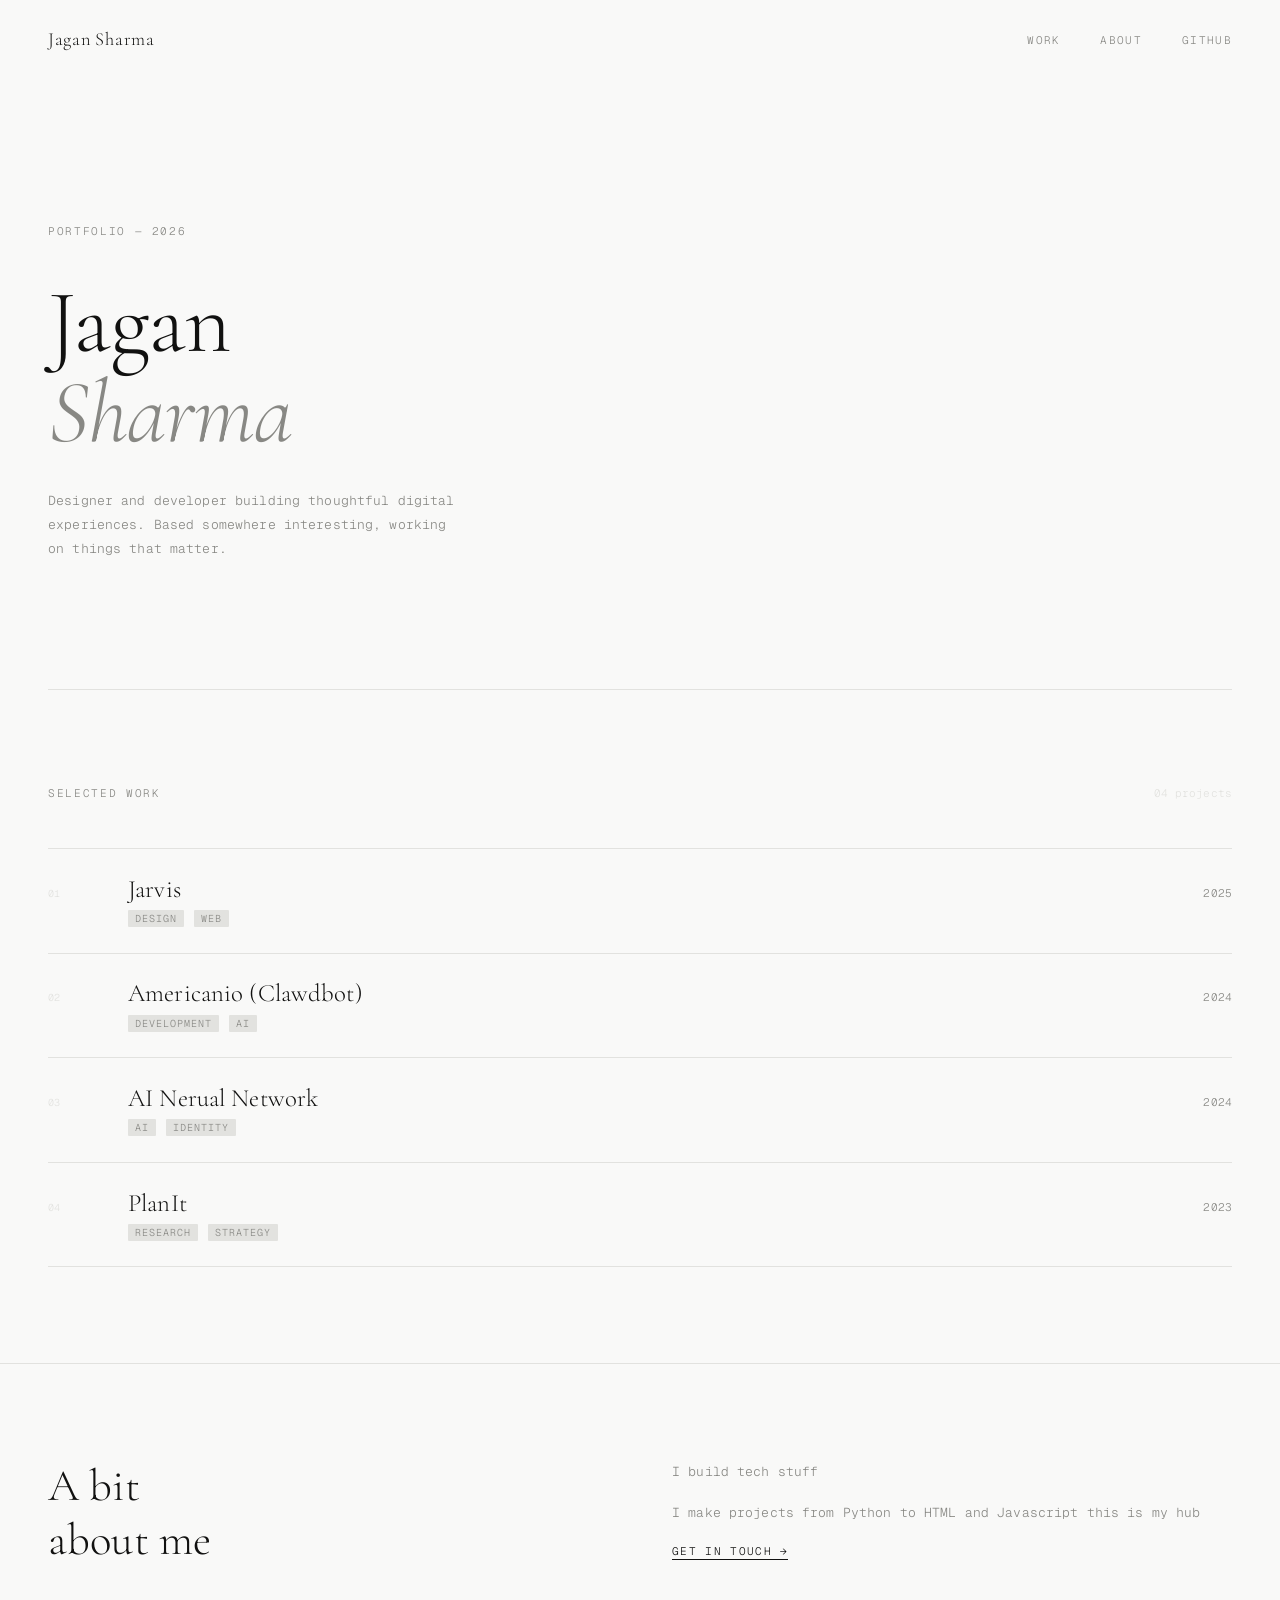
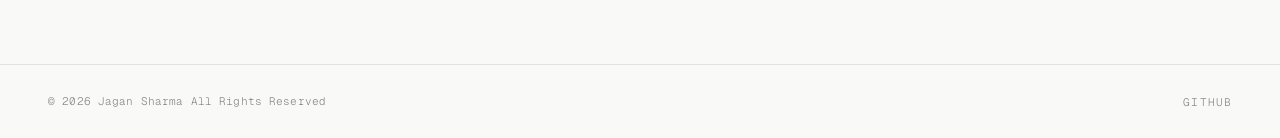
==== index.html @ 0be9f804 "Add initial index.html with layout and styles Initial creation of the index.html file with layout an" ====
<!DOCTYPE html>
<html lang="en">
<head>
  <meta charset="UTF-8" />
  <meta name="viewport" content="width=device-width, initial-scale=1.0" />
  <title>Jagan Sharma</title>
  <link href="https://fonts.googleapis.com/css2?family=Cormorant+Garamond:ital,wght@0,300;0,400;1,300&family=Geist+Mono:wght@300;400&display=swap" rel="stylesheet" />
  <style>
    *, *::before, *::after { box-sizing: border-box; margin: 0; padding: 0; }

    :root {
      --bg: #f9f9f8;
      --ink: #111110;
      --mid: #888884;
      --line: #e2e2df;
    }

    html { scroll-behavior: smooth; }

    body {
      background: var(--bg);
      color: var(--ink);
      font-family: 'Geist Mono', monospace;
      font-weight: 300;
      font-size: 13px;
      letter-spacing: 0.01em;
    }

    a { color: inherit; text-decoration: none; }

    /* ── NAV ── */
    nav {
      position: fixed;
      top: 0; left: 0; right: 0;
      z-index: 50;
      display: flex;
      justify-content: space-between;
      align-items: center;
      padding: 1.75rem 3rem;
      background: var(--bg);
      border-bottom: 1px solid transparent;
      transition: border-color 0.3s;
    }

    nav.scrolled { border-color: var(--line); }

    .nav-name {
      font-family: 'Cormorant Garamond', serif;
      font-size: 1.15rem;
      font-weight: 300;
      letter-spacing: 0.04em;
    }

    .nav-right {
      display: flex;
      gap: 2.5rem;
      list-style: none;
    }

    .nav-right a {
      color: var(--mid);
      font-size: 11px;
      letter-spacing: 0.12em;
      text-transform: uppercase;
      transition: color 0.2s;
    }

    .nav-right a:hover { color: var(--ink); }

    /* ── HERO ── */
    .hero {
      padding: 14rem 3rem 8rem;
      max-width: 860px;
    }

    .hero-index {
      font-size: 11px;
      letter-spacing: 0.15em;
      text-transform: uppercase;
      color: var(--mid);
      margin-bottom: 2.5rem;
      opacity: 0;
      animation: up 0.7s 0.1s forwards;
    }

    .hero h1 {
      font-family: 'Cormorant Garamond', serif;
      font-size: clamp(3.8rem, 7vw, 6.5rem);
      font-weight: 300;
      line-height: 1;
      letter-spacing: -0.01em;
      margin-bottom: 2rem;
      opacity: 0;
      animation: up 0.7s 0.25s forwards;
    }

    .hero h1 em {
      font-style: italic;
      color: var(--mid);
    }

    .hero-desc {
      font-size: 13px;
      line-height: 1.85;
      color: var(--mid);
      max-width: 420px;
      opacity: 0;
      animation: up 0.7s 0.4s forwards;
    }

    /* ── DIVIDER ── */
    .rule {
      height: 1px;
      background: var(--line);
      margin: 0 3rem;
    }

    /* ── WORK ── */
    #work {
      padding: 6rem 3rem;
    }

    .section-head {
      display: flex;
      justify-content: space-between;
      align-items: baseline;
      margin-bottom: 3rem;
    }

    .section-label {
      font-size: 11px;
      letter-spacing: 0.15em;
      text-transform: uppercase;
      color: var(--mid);
    }

    .section-count {
      font-size: 11px;
      color: var(--line);
    }

    .project {
      display: grid;
      grid-template-columns: 3rem 1fr auto;
      align-items: baseline;
      gap: 0 2rem;
      padding: 1.6rem 0;
      border-top: 1px solid var(--line);
      position: relative;
      transition: padding-left 0.2s;
    }

    .project:last-child { border-bottom: 1px solid var(--line); }

    .project::after {
      content: '↗';
      position: absolute;
      right: 0;
      top: 50%;
      transform: translateY(-50%) translateX(6px);
      opacity: 0;
      transition: opacity 0.2s, transform 0.2s;
      font-size: 12px;
    }

    .project:hover::after {
      opacity: 0.35;
      transform: translateY(-50%) translateX(0);
    }

    .project-num {
      font-size: 10px;
      color: var(--line);
    }

    .project-title {
      font-family: 'Cormorant Garamond', serif;
      font-size: 1.55rem;
      font-weight: 300;
      line-height: 1.2;
      margin-bottom: 0.35rem;
      transition: color 0.2s;
    }

    .project:hover .project-title { color: var(--mid); }

    .project-tags {
      display: flex;
      gap: 0.6rem;
      flex-wrap: wrap;
    }

    .tag {
      font-size: 10px;
      letter-spacing: 0.1em;
      text-transform: uppercase;
      color: var(--mid);
      background: var(--line);
      padding: 2px 7px;
      border-radius: 1px;
    }

    .project-year {
      font-size: 11px;
      color: var(--mid);
      white-space: nowrap;
    }

    /* ── ABOUT ── */
    #about {
      padding: 6rem 3rem;
      display: grid;
      grid-template-columns: 1fr 1fr;
      gap: 4rem;
      align-items: start;
      border-top: 1px solid var(--line);
    }

    #about h2 {
      font-family: 'Cormorant Garamond', serif;
      font-size: clamp(2rem, 3.5vw, 2.8rem);
      font-weight: 300;
      line-height: 1.2;
    }

    .about-right p {
      font-size: 13px;
      line-height: 1.9;
      color: var(--mid);
      margin-bottom: 1rem;
    }

    .about-right a {
      font-size: 11px;
      letter-spacing: 0.12em;
      text-transform: uppercase;
      color: var(--ink);
      border-bottom: 1px solid var(--ink);
      padding-bottom: 1px;
      transition: color 0.2s, border-color 0.2s;
    }

    .about-right a:hover {
      color: var(--mid);
      border-color: var(--mid);
    }

    /* ── FOOTER ── */
    footer {
      border-top: 1px solid var(--line);
      padding: 1.75rem 3rem;
      display: flex;
      justify-content: space-between;
      align-items: center;
    }

    .footer-left {
      font-size: 11px;
      color: var(--mid);
    }

    .footer-links {
      display: flex;
      gap: 2rem;
      list-style: none;
    }

    .footer-links a {
      font-size: 11px;
      letter-spacing: 0.1em;
      text-transform: uppercase;
      color: var(--mid);
      transition: color 0.2s;
    }

    .footer-links a:hover { color: var(--ink); }

    /* ── ANIMATIONS ── */
    @keyframes up {
      from { opacity: 0; transform: translateY(16px); }
      to   { opacity: 1; transform: translateY(0); }
    }

    /* ── RESPONSIVE ── */
    @media (max-width: 640px) {
      nav { padding: 1.25rem 1.5rem; }
      .nav-right { gap: 1.5rem; }
      .hero { padding: 10rem 1.5rem 5rem; }
      #work { padding: 4rem 1.5rem; }
      .rule { margin: 0 1.5rem; }
      .project { grid-template-columns: 2rem 1fr; }
      .project-year { display: none; }
      #about { grid-template-columns: 1fr; padding: 4rem 1.5rem; gap: 2rem; }
      footer { flex-direction: column; gap: 1rem; padding: 1.5rem; text-align: center; }
      .footer-links { justify-content: center; }
    }
  </style>
</head>
<body>

  <nav id="nav">
    <span class="nav-name">Jagan Sharma</span>
    <ul class="nav-right">
      <li><a href="work.html">Work</a></li>
      <li><a href="about.html">About</a></li>
      <li><a href="https://github.com/harrytinklecloud" target="_blank">GitHub</a></li>
    </ul>
  </nav>

  <header class="hero">
    <p class="hero-index">Portfolio — 2026</p>
    <h1>Jagan<br /><em>Sharma</em></h1>
    <p class="hero-desc">
      Designer and developer building thoughtful digital experiences.
      Based somewhere interesting, working on things that matter.
    </p>
  </header>

  <div class="rule"></div>

  <section id="work">
    <div class="section-head">
      <span class="section-label">Selected work</span>
      <span class="section-count">04 projects</span>
    </div>

    <a href="1.html" class="project">
      <span class="project-num">01</span>
      <div>
        <div class="project-title">Jarvis</div>
        <div class="project-tags"><span class="tag">Design</span><span class="tag">Web</span></div>
      </div>
      <span class="project-year">2025</span>
    </a>

    <a href="2.html" class="project">
      <span class="project-num">02</span>
      <div>
        <div class="project-title">Americanio (Clawdbot)</div>
        <div class="project-tags"><span class="tag">Development</span><span class="tag">AI</span></div>
      </div>
      <span class="project-year">2024</span>
    </a>

    <a href="3.html" class="project">
      <span class="project-num">03</span>
      <div>
        <div class="project-title">AI Nerual Network</div>
        <div class="project-tags"><span class="tag">AI</span><span class="tag">Identity</span></div>
      </div>
      <span class="project-year">2024</span>
    </a>

    <a href="4.html" class="project">
      <span class="project-num">04</span>
      <div>
        <div class="project-title">PlanIt</div>
        <div class="project-tags"><span class="tag">Research</span><span class="tag">Strategy</span></div>
      </div>
      <span class="project-year">2023</span>
    </a>
  </section>

  <section id="about">
    <h2>A bit<br />about me</h2>
    <div class="about-right">
      <p>
        I build tech stuff
      </p>
      <p>
        I make projects from Python to HTML and Javascript this is my hub 
      </p>
      <a href="/cdn-cgi/l/email-protection#365e535a5a59765c57515758455e57445b571855595b">Get in touch →</a>
    </div>
  </section>

  <footer>
    <span class="footer-left">© 2026 Jagan Sharma All Rights Reserved</span>
    <ul class="footer-links">
      <li><a href="https://github.com/harrytinklecloud" target="_blank">GitHub</a></li>
    </ul>
  </footer>

  <script data-cfasync="false" src="/cdn-cgi/scripts/5c5dd728/cloudflare-static/email-decode.min.js"></script><scri
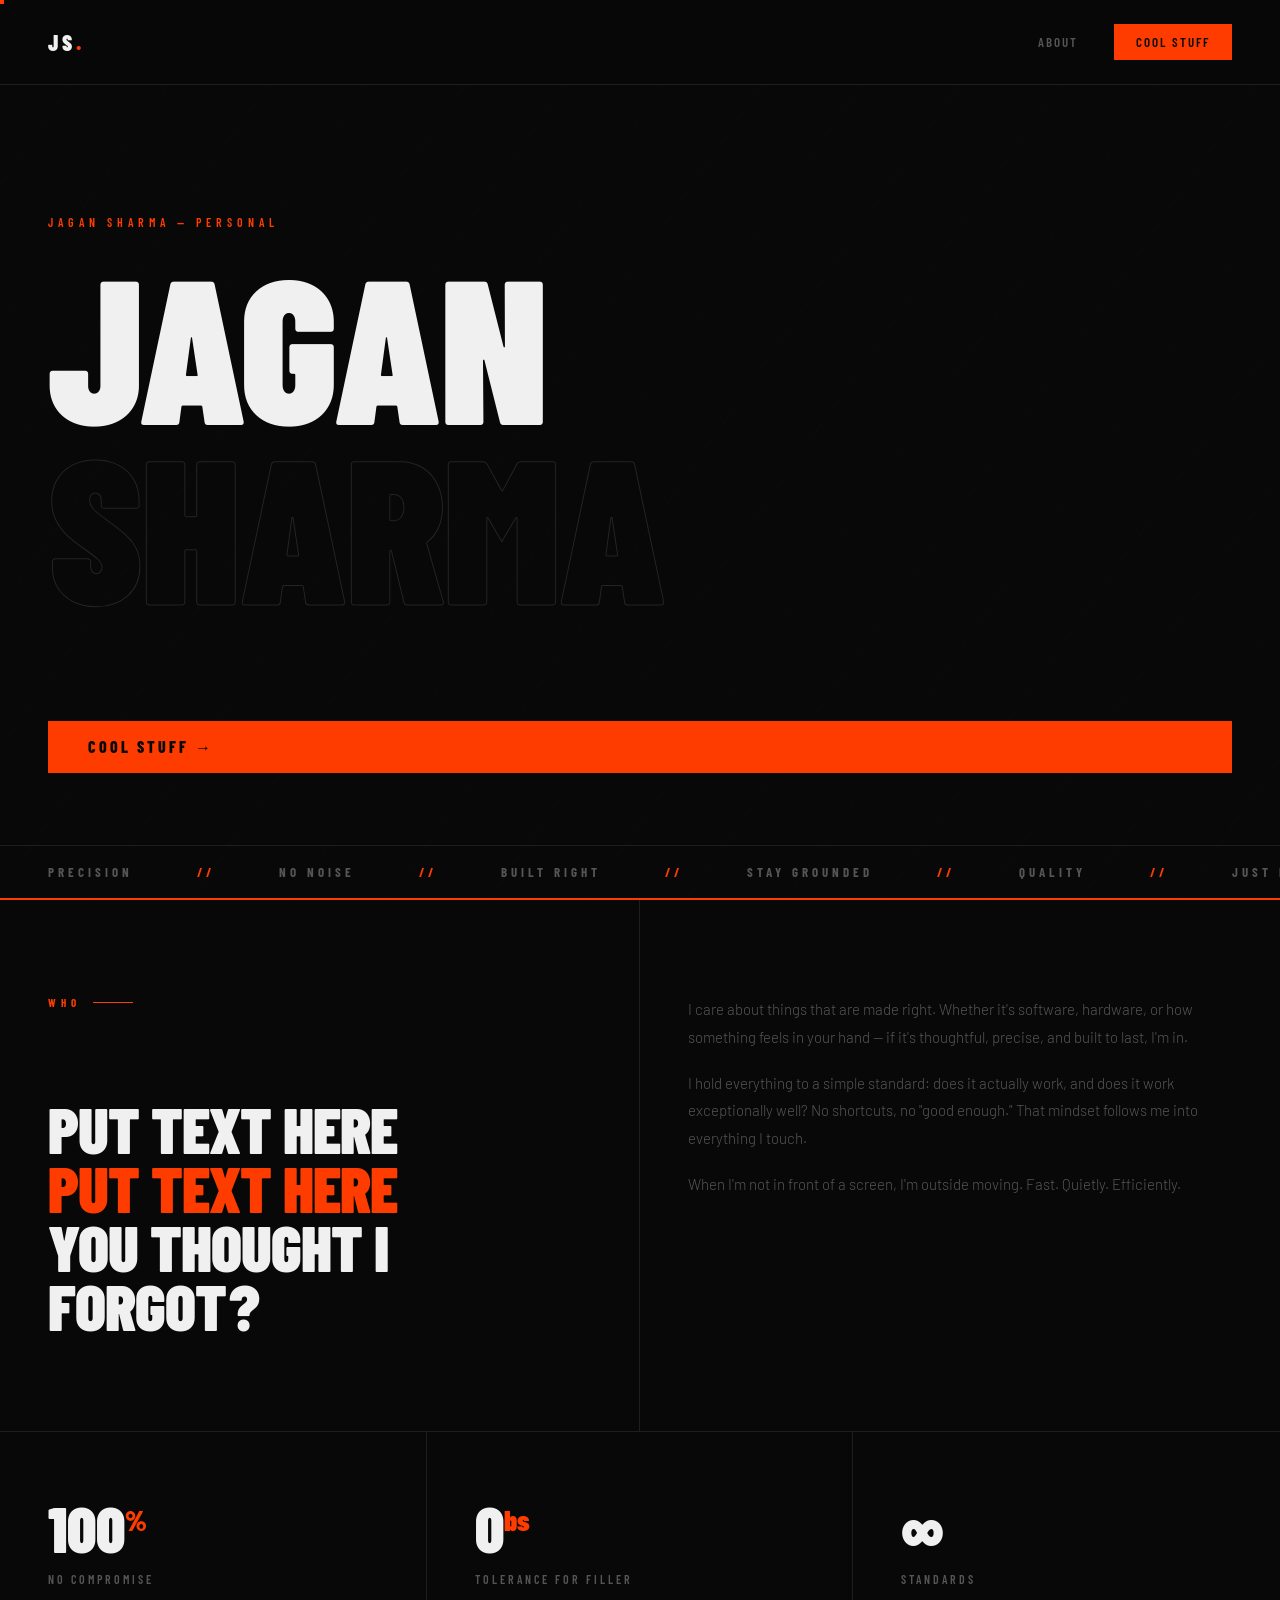
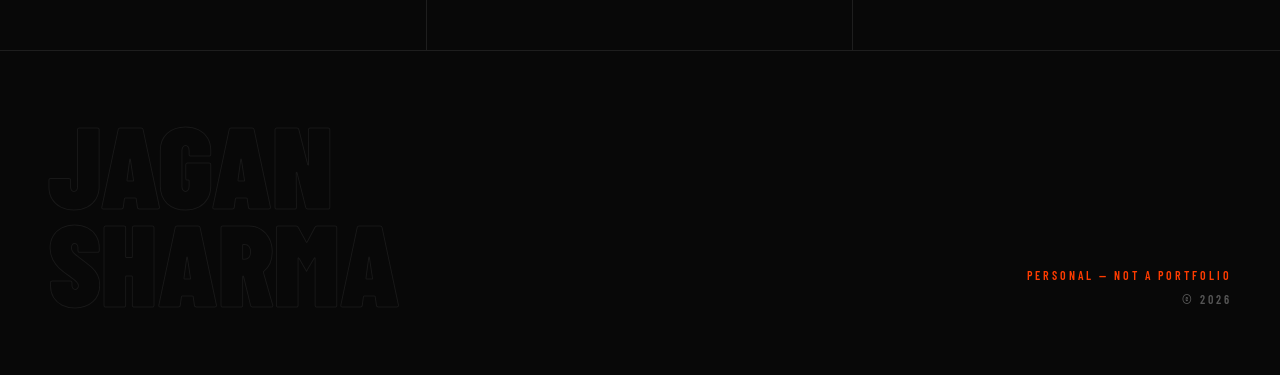
==== commit 733d12b1: "Refactor index.html for design enhancements Updated styles and structure for improved design and res" ====
--- a/index.html
+++ b/index.html
@@ -4,381 +4,507 @@
   <meta charset="UTF-8" />
   <meta name="viewport" content="width=device-width, initial-scale=1.0" />
   <title>Jagan Sharma</title>
-  <link href="https://fonts.googleapis.com/css2?family=Cormorant+Garamond:ital,wght@0,300;0,400;1,300&family=Geist+Mono:wght@300;400&display=swap" rel="stylesheet" />
+  <link rel="preconnect" href="https://fonts.googleapis.com" />
+  <link rel="preconnect" href="https://fonts.gstatic.com" crossorigin />
+  <link href="https://fonts.googleapis.com/css2?family=Barlow+Condensed:wght@400;600;700;800;900&family=Barlow:wght@300;400;500&display=swap" rel="stylesheet" />
   <style>
     *, *::before, *::after { box-sizing: border-box; margin: 0; padding: 0; }
 
     :root {
-      --bg: #f9f9f8;
-      --ink: #111110;
-      --mid: #888884;
-      --line: #e2e2df;
+      --black: #080808;
+      --off: #111;
+      --white: #f0f0f0;
+      --accent: #ff3c00;
+      --muted: #555;
+      --border: #1e1e1e;
     }
 
     html { scroll-behavior: smooth; }
 
     body {
-      background: var(--bg);
-      color: var(--ink);
-      font-family: 'Geist Mono', monospace;
+      background: var(--black);
+      color: var(--white);
+      font-family: 'Barlow', sans-serif;
       font-weight: 300;
-      font-size: 13px;
-      letter-spacing: 0.01em;
-    }
-
-    a { color: inherit; text-decoration: none; }
+      overflow-x: hidden;
+    }
+
+    /* ── CURSOR ── */
+    #cur {
+      position: fixed;
+      width: 8px; height: 8px;
+      background: var(--accent);
+      border-radius: 0;
+      pointer-events: none;
+      z-index: 9999;
+      transform: translate(-50%,-50%);
+      transition: width .2s, height .2s;
+    }
+    #cur.big { width: 36px; height: 36px; }
 
     /* ── NAV ── */
     nav {
       position: fixed;
       top: 0; left: 0; right: 0;
-      z-index: 50;
+      z-index: 100;
       display: flex;
       justify-content: space-between;
       align-items: center;
-      padding: 1.75rem 3rem;
-      background: var(--bg);
-      border-bottom: 1px solid transparent;
-      transition: border-color 0.3s;
-    }
-
-    nav.scrolled { border-color: var(--line); }
-
-    .nav-name {
-      font-family: 'Cormorant Garamond', serif;
-      font-size: 1.15rem;
-      font-weight: 300;
-      letter-spacing: 0.04em;
-    }
+      padding: 24px 48px;
+      border-bottom: 1px solid var(--border);
+      background: rgba(8,8,8,0.92);
+      backdrop-filter: blur(8px);
+    }
+
+    .logo {
+      font-family: 'Barlow Condensed', sans-serif;
+      font-weight: 900;
+      font-size: 22px;
+      letter-spacing: 4px;
+      text-transform: uppercase;
+      color: var(--white);
+      text-decoration: none;
+    }
+
+    .logo span { color: var(--accent); }
 
     .nav-right {
       display: flex;
-      gap: 2.5rem;
-      list-style: none;
+      align-items: center;
+      gap: 36px;
     }
 
     .nav-right a {
-      color: var(--mid);
-      font-size: 11px;
-      letter-spacing: 0.12em;
-      text-transform: uppercase;
-      transition: color 0.2s;
-    }
-
-    .nav-right a:hover { color: var(--ink); }
+      font-family: 'Barlow Condensed', sans-serif;
+      font-weight: 600;
+      font-size: 13px;
+      letter-spacing: 2px;
+      text-transform: uppercase;
+      color: var(--muted);
+      text-decoration: none;
+      transition: color .15s;
+    }
+    .nav-right a:hover { color: var(--white); }
+
+    .btn-nav {
+      font-family: 'Barlow Condensed', sans-serif;
+      font-weight: 800;
+      font-size: 13px;
+      letter-spacing: 2px;
+      text-transform: uppercase;
+      color: var(--black) !important;
+      background: var(--accent);
+      padding: 10px 22px;
+      text-decoration: none;
+      transition: opacity .15s !important;
+    }
+    .btn-nav:hover { opacity: .8; }
 
     /* ── HERO ── */
     .hero {
-      padding: 14rem 3rem 8rem;
-      max-width: 860px;
-    }
-
-    .hero-index {
+      min-height: 100vh;
+      display: grid;
+      grid-template-rows: 1fr auto;
+      padding: 0;
+      position: relative;
+      overflow: hidden;
+      border-bottom: 2px solid var(--accent);
+    }
+
+    .hero-inner {
+      display: flex;
+      flex-direction: column;
+      justify-content: flex-end;
+      padding: 160px 48px 72px;
+    }
+
+    /* diagonal stripe bg */
+    .hero::before {
+      content: '';
+      position: absolute;
+      inset: 0;
+      background:
+        repeating-linear-gradient(
+          -55deg,
+          transparent,
+          transparent 80px,
+          rgba(255,60,0,0.018) 80px,
+          rgba(255,60,0,0.018) 81px
+        );
+      pointer-events: none;
+    }
+
+    .hero-tag {
+      font-family: 'Barlow Condensed', sans-serif;
+      font-weight: 600;
+      font-size: 12px;
+      letter-spacing: 5px;
+      text-transform: uppercase;
+      color: var(--accent);
+      margin-bottom: 24px;
+      opacity: 0;
+      animation: fadein .5s .3s forwards;
+    }
+
+    .hero-name {
+      font-family: 'Barlow Condensed', sans-serif;
+      font-weight: 900;
+      font-size: clamp(80px, 16vw, 220px);
+      line-height: .88;
+      text-transform: uppercase;
+      letter-spacing: -2px;
+      opacity: 0;
+      animation: fadein .6s .5s forwards;
+    }
+
+    .hero-name .ghost {
+      display: block;
+      color: transparent;
+      -webkit-text-stroke: 1px rgba(240,240,240,0.12);
+    }
+
+    .hero-sub {
+      margin-top: 36px;
+      font-size: 16px;
+      color: var(--muted);
+      max-width: 440px;
+      line-height: 1.75;
+      opacity: 0;
+      animation: fadein .6s .7s forwards;
+    }
+
+    .hero-cta {
+      display: inline-block;
+      margin-top: 44px;
+      font-family: 'Barlow Condensed', sans-serif;
+      font-weight: 800;
+      font-size: 16px;
+      letter-spacing: 3px;
+      text-transform: uppercase;
+      color: var(--black);
+      background: var(--accent);
+      padding: 16px 40px;
+      text-decoration: none;
+      transition: opacity .2s, transform .2s;
+      opacity: 0;
+      animation: fadein .6s .9s forwards;
+    }
+    .hero-cta:hover { opacity: .85; transform: translateY(-2px); }
+
+    .hero-ticker {
+      border-top: 1px solid var(--border);
+      padding: 18px 48px;
+      overflow: hidden;
+    }
+
+    .ticker-track {
+      display: flex;
+      gap: 64px;
+      width: max-content;
+      animation: ticker 18s linear infinite;
+    }
+
+    .ticker-track span {
+      font-family: 'Barlow Condensed', sans-serif;
+      font-weight: 700;
+      font-size: 13px;
+      letter-spacing: 4px;
+      text-transform: uppercase;
+      color: var(--muted);
+      white-space: nowrap;
+    }
+
+    .ticker-track .t-dot {
+      color: var(--accent);
+    }
+
+    @keyframes ticker {
+      from { transform: translateX(0); }
+      to   { transform: translateX(-50%); }
+    }
+
+    @keyframes fadein {
+      from { opacity: 0; transform: translateY(16px); }
+      to   { opacity: 1; transform: translateY(0); }
+    }
+
+    /* ── ABOUT ── */
+    .about {
+      display: grid;
+      grid-template-columns: 1fr 1fr;
+      border-bottom: 1px solid var(--border);
+    }
+
+    .about-left {
+      padding: 96px 48px;
+      border-right: 1px solid var(--border);
+    }
+
+    .about-right {
+      padding: 96px 48px;
+    }
+
+    .section-label {
+      font-family: 'Barlow Condensed', sans-serif;
+      font-weight: 700;
       font-size: 11px;
-      letter-spacing: 0.15em;
-      text-transform: uppercase;
-      color: var(--mid);
-      margin-bottom: 2.5rem;
-      opacity: 0;
-      animation: up 0.7s 0.1s forwards;
-    }
-
-    .hero h1 {
-      font-family: 'Cormorant Garamond', serif;
-      font-size: clamp(3.8rem, 7vw, 6.5rem);
-      font-weight: 300;
+      letter-spacing: 5px;
+      text-transform: uppercase;
+      color: var(--accent);
+      margin-bottom: 32px;
+      display: flex;
+      align-items: center;
+      gap: 12px;
+    }
+
+    .section-label::after {
+      content: '';
+      display: block;
+      height: 1px;
+      width: 40px;
+      background: var(--accent);
+    }
+
+    .about-headline {
+      font-family: 'Barlow Condensed', sans-serif;
+      font-weight: 900;
+      font-size: clamp(44px, 5vw, 72px);
+      text-transform: uppercase;
+      line-height: .92;
+      letter-spacing: -1px;
+    }
+
+    .about-headline em {
+      font-style: normal;
+      color: var(--accent);
+    }
+
+    .about-body {
+      font-size: 15px;
+      color: var(--muted);
+      line-height: 1.85;
+    }
+    .about-body p + p { margin-top: 18px; }
+
+    /* ── STAT ROW ── */
+    .stats {
+      display: grid;
+      grid-template-columns: repeat(3, 1fr);
+      border-bottom: 1px solid var(--border);
+    }
+
+    .stat-block {
+      padding: 64px 48px;
+      border-right: 1px solid var(--border);
+      position: relative;
+      overflow: hidden;
+      transition: background .2s;
+    }
+    .stat-block:last-child { border-right: none; }
+    .stat-block:hover { background: var(--off); }
+
+    .stat-block::before {
+      content: '';
+      position: absolute;
+      top: 0; left: 0;
+      width: 3px; height: 0;
+      background: var(--accent);
+      transition: height .35s ease;
+    }
+    .stat-block:hover::before { height: 100%; }
+
+    .stat-n {
+      font-family: 'Barlow Condensed', sans-serif;
+      font-weight: 900;
+      font-size: clamp(52px, 5vw, 80px);
       line-height: 1;
-      letter-spacing: -0.01em;
-      margin-bottom: 2rem;
-      opacity: 0;
-      animation: up 0.7s 0.25s forwards;
-    }
-
-    .hero h1 em {
-      font-style: italic;
-      color: var(--mid);
-    }
-
-    .hero-desc {
-      font-size: 13px;
-      line-height: 1.85;
-      color: var(--mid);
-      max-width: 420px;
-      opacity: 0;
-      animation: up 0.7s 0.4s forwards;
-    }
-
-    /* ── DIVIDER ── */
-    .rule {
-      height: 1px;
-      background: var(--line);
-      margin: 0 3rem;
-    }
-
-    /* ── WORK ── */
-    #work {
-      padding: 6rem 3rem;
-    }
-
-    .section-head {
+      color: var(--white);
+    }
+
+    .stat-n span {
+      font-size: 0.45em;
+      color: var(--accent);
+      vertical-align: super;
+    }
+
+    .stat-label {
+      margin-top: 12px;
+      font-family: 'Barlow Condensed', sans-serif;
+      font-weight: 600;
+      font-size: 12px;
+      letter-spacing: 3px;
+      text-transform: uppercase;
+      color: var(--muted);
+    }
+
+    /* ── FOOTER ── */
+    footer {
       display: flex;
       justify-content: space-between;
-      align-items: baseline;
-      margin-bottom: 3rem;
-    }
-
-    .section-label {
-      font-size: 11px;
-      letter-spacing: 0.15em;
-      text-transform: uppercase;
-      color: var(--mid);
-    }
-
-    .section-count {
-      font-size: 11px;
-      color: var(--line);
-    }
-
-    .project {
-      display: grid;
-      grid-template-columns: 3rem 1fr auto;
-      align-items: baseline;
-      gap: 0 2rem;
-      padding: 1.6rem 0;
-      border-top: 1px solid var(--line);
-      position: relative;
-      transition: padding-left 0.2s;
-    }
-
-    .project:last-child { border-bottom: 1px solid var(--line); }
-
-    .project::after {
-      content: '↗';
-      position: absolute;
-      right: 0;
-      top: 50%;
-      transform: translateY(-50%) translateX(6px);
-      opacity: 0;
-      transition: opacity 0.2s, transform 0.2s;
+      align-items: flex-end;
+      padding: 64px 48px;
+    }
+
+    .footer-word {
+      font-family: 'Barlow Condensed', sans-serif;
+      font-weight: 900;
+      font-size: clamp(48px, 9vw, 130px);
+      text-transform: uppercase;
+      line-height: .85;
+      color: transparent;
+      -webkit-text-stroke: 1px rgba(240,240,240,0.07);
+      user-select: none;
+    }
+
+    .footer-meta {
+      text-align: right;
+    }
+
+    .footer-meta p {
+      font-family: 'Barlow Condensed', sans-serif;
+      font-weight: 600;
       font-size: 12px;
-    }
-
-    .project:hover::after {
-      opacity: 0.35;
-      transform: translateY(-50%) translateX(0);
-    }
-
-    .project-num {
-      font-size: 10px;
-      color: var(--line);
-    }
-
-    .project-title {
-      font-family: 'Cormorant Garamond', serif;
-      font-size: 1.55rem;
-      font-weight: 300;
-      line-height: 1.2;
-      margin-bottom: 0.35rem;
-      transition: color 0.2s;
-    }
-
-    .project:hover .project-title { color: var(--mid); }
-
-    .project-tags {
-      display: flex;
-      gap: 0.6rem;
-      flex-wrap: wrap;
-    }
-
-    .tag {
-      font-size: 10px;
-      letter-spacing: 0.1em;
-      text-transform: uppercase;
-      color: var(--mid);
-      background: var(--line);
-      padding: 2px 7px;
-      border-radius: 1px;
-    }
-
-    .project-year {
-      font-size: 11px;
-      color: var(--mid);
-      white-space: nowrap;
-    }
-
-    /* ── ABOUT ── */
-    #about {
-      padding: 6rem 3rem;
-      display: grid;
-      grid-template-columns: 1fr 1fr;
-      gap: 4rem;
-      align-items: start;
-      border-top: 1px solid var(--line);
-    }
-
-    #about h2 {
-      font-family: 'Cormorant Garamond', serif;
-      font-size: clamp(2rem, 3.5vw, 2.8rem);
-      font-weight: 300;
-      line-height: 1.2;
-    }
-
-    .about-right p {
-      font-size: 13px;
-      line-height: 1.9;
-      color: var(--mid);
-      margin-bottom: 1rem;
-    }
-
-    .about-right a {
-      font-size: 11px;
-      letter-spacing: 0.12em;
-      text-transform: uppercase;
-      color: var(--ink);
-      border-bottom: 1px solid var(--ink);
-      padding-bottom: 1px;
-      transition: color 0.2s, border-color 0.2s;
-    }
-
-    .about-right a:hover {
-      color: var(--mid);
-      border-color: var(--mid);
-    }
-
-    /* ── FOOTER ── */
-    footer {
-      border-top: 1px solid var(--line);
-      padding: 1.75rem 3rem;
-      display: flex;
-      justify-content: space-between;
-      align-items: center;
-    }
-
-    .footer-left {
-      font-size: 11px;
-      color: var(--mid);
-    }
-
-    .footer-links {
-      display: flex;
-      gap: 2rem;
-      list-style: none;
-    }
-
-    .footer-links a {
-      font-size: 11px;
-      letter-spacing: 0.1em;
-      text-transform: uppercase;
-      color: var(--mid);
-      transition: color 0.2s;
-    }
-
-    .footer-links a:hover { color: var(--ink); }
-
-    /* ── ANIMATIONS ── */
-    @keyframes up {
-      from { opacity: 0; transform: translateY(16px); }
-      to   { opacity: 1; transform: translateY(0); }
-    }
+      letter-spacing: 3px;
+      text-transform: uppercase;
+      color: var(--muted);
+      line-height: 2;
+    }
+
+    .footer-meta .f-accent { color: var(--accent); }
 
     /* ── RESPONSIVE ── */
-    @media (max-width: 640px) {
-      nav { padding: 1.25rem 1.5rem; }
-      .nav-right { gap: 1.5rem; }
-      .hero { padding: 10rem 1.5rem 5rem; }
-      #work { padding: 4rem 1.5rem; }
-      .rule { margin: 0 1.5rem; }
-      .project { grid-template-columns: 2rem 1fr; }
-      .project-year { display: none; }
-      #about { grid-template-columns: 1fr; padding: 4rem 1.5rem; gap: 2rem; }
-      footer { flex-direction: column; gap: 1rem; padding: 1.5rem; text-align: center; }
-      .footer-links { justify-content: center; }
+    @media (max-width: 900px) {
+      nav { padding: 20px 24px; }
+      .hero-inner { padding: 140px 24px 56px; }
+      .hero-ticker { padding: 18px 24px; }
+      .about { grid-template-columns: 1fr; }
+      .about-left { border-right: none; border-bottom: 1px solid var(--border); padding: 64px 24px; }
+      .about-right { padding: 64px 24px; }
+      .stats { grid-template-columns: 1fr; }
+      .stat-block { border-right: none; border-bottom: 1px solid var(--border); padding: 48px 24px; }
+      footer { flex-direction: column; gap: 24px; align-items: flex-start; padding: 48px 24px; }
+      .footer-meta { text-align: left; }
+      .nav-right a:not(.btn-nav) { display: none; }
     }
   </style>
 </head>
 <body>
 
-  <nav id="nav">
-    <span class="nav-name">Jagan Sharma</span>
-    <ul class="nav-right">
-      <li><a href="work.html">Work</a></li>
-      <li><a href="about.html">About</a></li>
-      <li><a href="https://github.com/harrytinklecloud" target="_blank">GitHub</a></li>
-    </ul>
-  </nav>
-
-  <header class="hero">
-    <p class="hero-index">Portfolio — 2026</p>
-    <h1>Jagan<br /><em>Sharma</em></h1>
-    <p class="hero-desc">
-      Designer and developer building thoughtful digital experiences.
-      Based somewhere interesting, working on things that matter.
+<div id="cur"></div>
+
+<!-- NAV -->
+<nav>
+  <a class="logo" href="#">JS<span>.</span></a>
+  <div class="nav-right">
+    <a href="#about">About</a>
+    <a class="btn-nav" href="hub.html">Cool Stuff</a>
+  </div>
+</nav>
+
+<!-- HERO -->
+<section class="hero">
+  <div class="hero-inner">
+    <p class="hero-tag">Jagan Sharma — Personal</p>
+    <h1 class="hero-name">
+      JAGAN
+      <span class="ghost">SHARMA</span>
+    </h1>
+    <p class="hero-sub">
+     <br />
+      
     </p>
-  </header>
-
-  <div class="rule"></div>
-
-  <section id="work">
-    <div class="section-head">
-      <span class="section-label">Selected work</span>
-      <span class="section-count">04 projects</span>
+    <a class="hero-cta" href="hub.html">Cool Stuff →</a>
+  </div>
+
+  <div class="hero-ticker">
+    <div class="ticker-track">
+      <span>PRECISION</span><span class="t-dot"> // </span>
+      <span>NO NOISE</span><span class="t-dot"> // </span>
+      <span>BUILT RIGHT</span><span class="t-dot"> // </span>
+      <span>STAY GROUNDED</span><span class="t-dot"> // </span>
+      <span>QUALITY</span><span class="t-dot"> // </span>
+      <span>JUST MOVE</span><span class="t-dot"> // </span>
+      <span>ELECTRIC</span><span class="t-dot"> // </span>
+      <!-- dupe -->
+      <span>PRECISION</span><span class="t-dot"> // </span>
+      <span>NO NOISE</span><span class="t-dot"> // </span>
+      <span>BUILT RIGHT</span><span class="t-dot"> // </span>
+      <span>STAY GROUNDED</span><span class="t-dot"> // </span>
+      <span>QUALITY</span><span class="t-dot"> // </span>
+      <span>JUST MOVE</span><span class="t-dot"> // </span>
+      <span>ELECTRIC</span><span class="t-dot"> // </span>
     </div>
-
-    <a href="1.html" class="project">
-      <span class="project-num">01</span>
-      <div>
-        <div class="project-title">Jarvis</div>
-        <div class="project-tags"><span class="tag">Design</span><span class="tag">Web</span></div>
-      </div>
-      <span class="project-year">2025</span>
-    </a>
-
-    <a href="2.html" class="project">
-      <span class="project-num">02</span>
-      <div>
-        <div class="project-title">Americanio (Clawdbot)</div>
-        <div class="project-tags"><span class="tag">Development</span><span class="tag">AI</span></div>
-      </div>
-      <span class="project-year">2024</span>
-    </a>
-
-    <a href="3.html" class="project">
-      <span class="project-num">03</span>
-      <div>
-        <div class="project-title">AI Nerual Network</div>
-        <div class="project-tags"><span class="tag">AI</span><span class="tag">Identity</span></div>
-      </div>
-      <span class="project-year">2024</span>
-    </a>
-
-    <a href="4.html" class="project">
-      <span class="project-num">04</span>
-      <div>
-        <div class="project-title">PlanIt</div>
-        <div class="project-tags"><span class="tag">Research</span><span class="tag">Strategy</span></div>
-      </div>
-      <span class="project-year">2023</span>
-    </a>
-  </section>
-
-  <section id="about">
-    <h2>A bit<br />about me</h2>
-    <div class="about-right">
-      <p>
-        I build tech stuff
-      </p>
-      <p>
-        I make projects from Python to HTML and Javascript this is my hub 
-      </p>
-      <a href="/cdn-cgi/l/email-protection#365e535a5a59765c57515758455e57445b571855595b">Get in touch →</a>
+  </div>
+</section>
+
+<!-- ABOUT -->
+<section class="about" id="about">
+  <div class="about-left">
+    <p class="section-label">Who</p>
+    <h2 class="about-headline"><br />put text here<br /><em>put text here</em><br />You thought i forgot?</h2>
+  </div>
+  <div class="about-right">
+    <div class="about-body">
+      <p>I care about things that are made right. Whether it's software, hardware, or how something feels in your hand — if it's thoughtful, precise, and built to last, I'm in.</p>
+      <p>I hold everything to a simple standard: does it actually work, and does it work exceptionally well? No shortcuts, no "good enough." That mindset follows me into everything I touch.</p>
+      <p>When I'm not in front of a screen, I'm outside moving. Fast. Quietly. Efficiently.</p>
     </div>
-  </section>
-
-  <footer>
-    <span class="footer-left">© 2026 Jagan Sharma All Rights Reserved</span>
-    <ul class="footer-links">
-      <li><a href="https://github.com/harrytinklecloud" target="_blank">GitHub</a></li>
-    </ul>
-  </footer>
-
-  <script data-cfasync="false" src="/cdn-cgi/scripts/5c5dd728/cloudflare-static/email-decode.min.js"></script><scri
+  </div>
+</section>
+
+<!-- STATS -->
+<div class="stats">
+  <div class="stat-block">
+    <div class="stat-n">100<span>%</span></div>
+    <p class="stat-label">No Compromise</p>
+  </div>
+  <div class="stat-block">
+    <div class="stat-n">0<span>bs</span></div>
+    <p class="stat-label">Tolerance for Filler</p>
+  </div>
+  <div class="stat-block">
+    <div class="stat-n">∞</div>
+    <p class="stat-label">Standards</p>
+  </div>
+</div>
+
+<!-- FOOTER -->
+<footer>
+  <div class="footer-word">JAGAN<br />SHARMA</div>
+  <div class="footer-meta">
+    <p class="f-accent">Personal — Not a portfolio</p>
+    <p>© 2026</p>
+  </div>
+</footer>
+
+<script>
+  const cur = document.getElementById('cur');
+  document.addEventListener('mousemove', e => {
+    cur.style.left = e.clientX + 'px';
+    cur.style.top  = e.clientY + 'px';
+  });
+  document.querySelectorAll('a, .stat-block').forEach(el => {
+    el.addEventListener('mouseenter', () => cur.classList.add('big'));
+    el.addEventListener('mouseleave', () => cur.classList.remove('big'));
+  });
+
+  // Scroll reveal
+  const io = new IntersectionObserver(entries => {
+    entries.forEach(e => {
+      if (e.isIntersecting) {
+        e.target.style.opacity = '1';
+        e.target.style.transform = 'translateY(0)';
+      }
+    });
+  }, { threshold: 0.1 });
+
+  document.querySelectorAll('.stat-block, .about-left, .about-right').forEach((el, i) => {
+    el.style.opacity = '0';
+    el.style.transform = 'translateY(20px)';
+    el.style.transition = `opacity 0.5s ${i * 0.1}s ease, transform 0.5s ${i * 0.1}s ease`;
+    io.observe(el);
+  });
+</script>
+
+</body>
+</html>
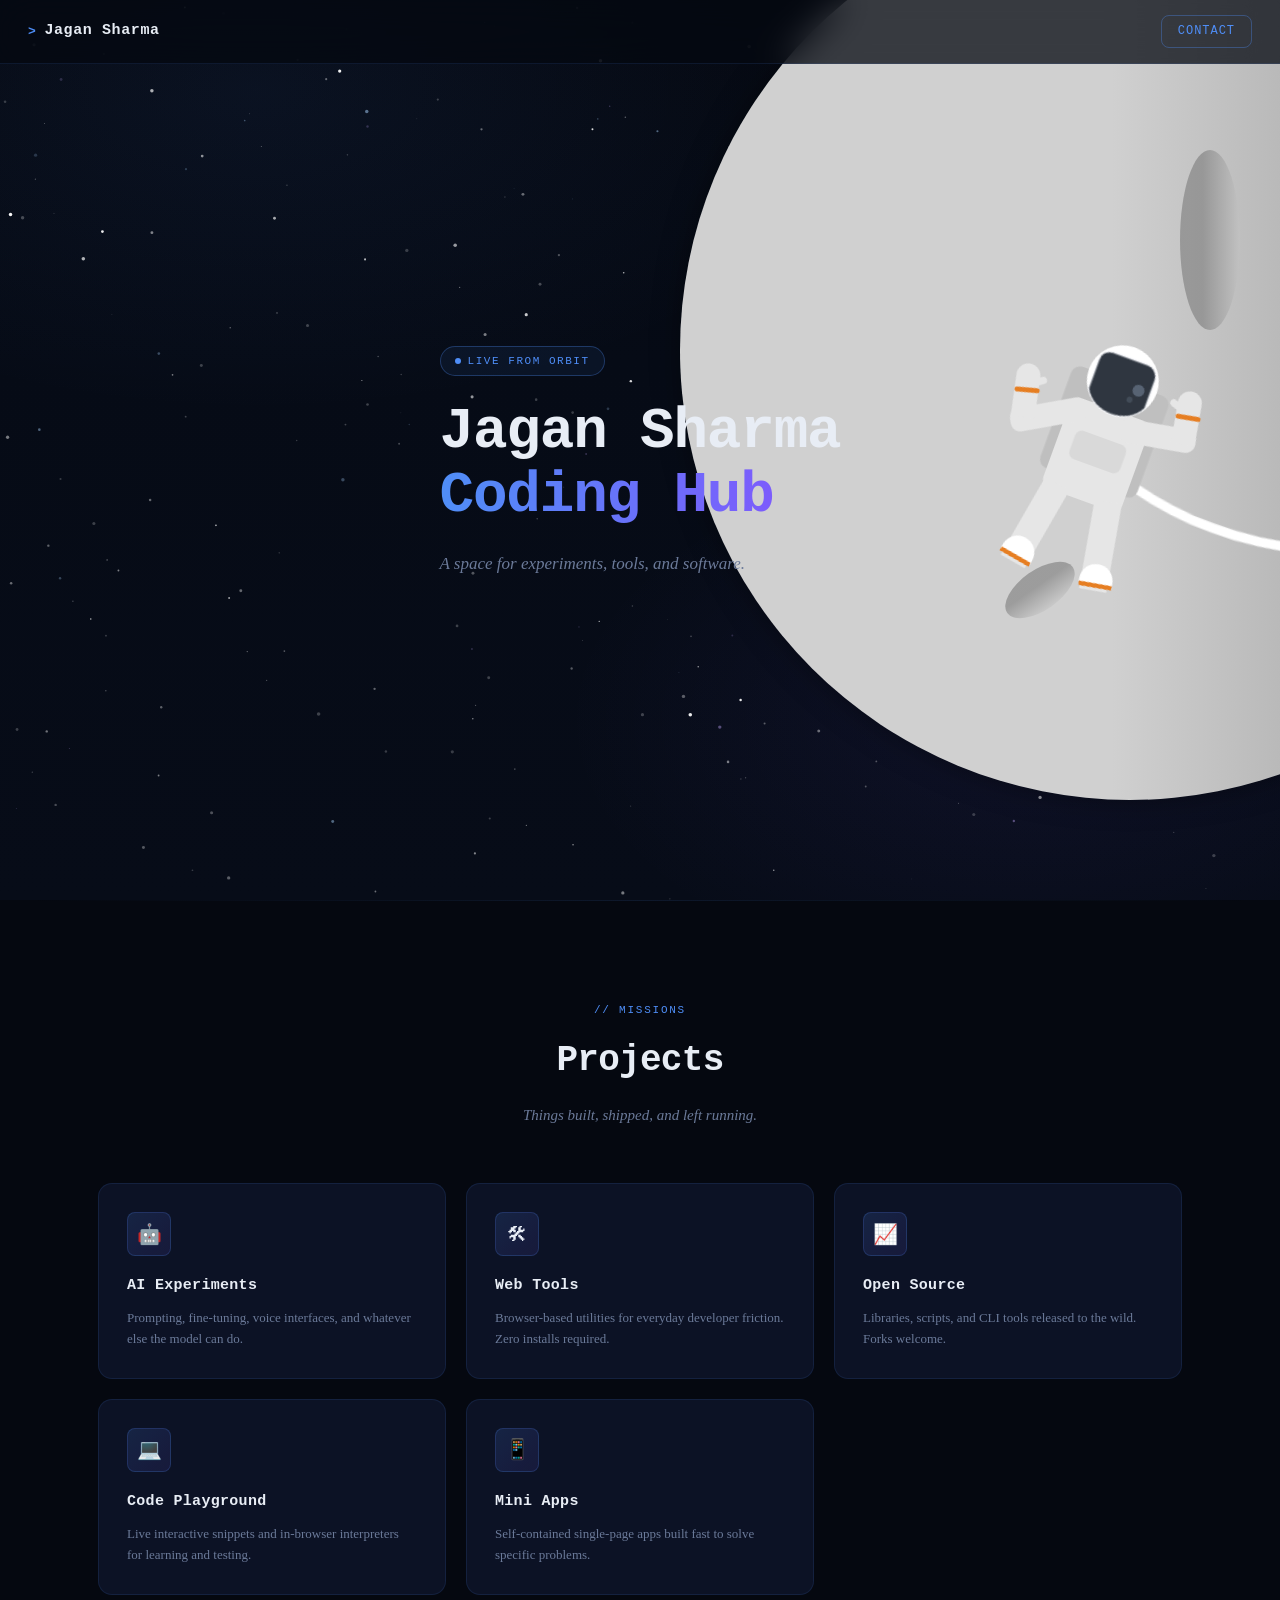
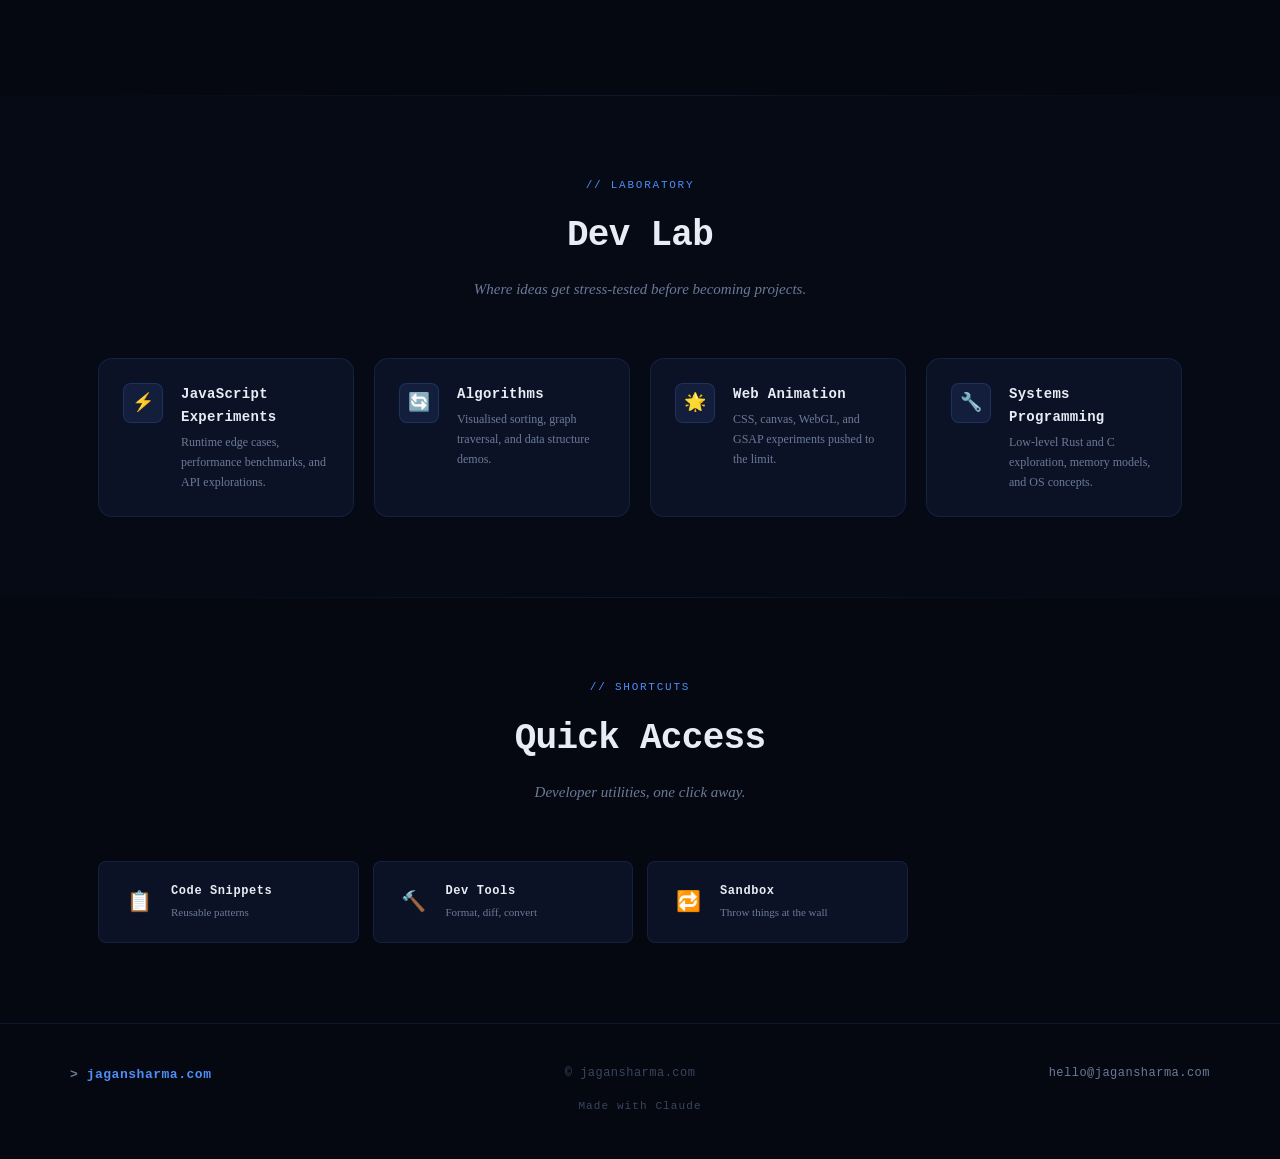
==== commit 711f5559: "Update print statement from 'Hello' to 'Goodbye'" ====
--- a/index.html
+++ b/index.html
@@ -1,509 +1,1203 @@
 <!DOCTYPE html>
 <html lang="en">
 <head>
-  <meta charset="UTF-8" />
-  <meta name="viewport" content="width=device-width, initial-scale=1.0" />
-  <title>Jagan Sharma</title>
-  <link rel="preconnect" href="https://fonts.googleapis.com" />
-  <link rel="preconnect" href="https://fonts.gstatic.com" crossorigin />
-  <link href="https://fonts.googleapis.com/css2?family=Barlow+Condensed:wght@400;600;700;800;900&family=Barlow:wght@300;400;500&display=swap" rel="stylesheet" />
-  <style>
-    *, *::before, *::after { box-sizing: border-box; margin: 0; padding: 0; }
-
-    :root {
-      --black: #080808;
-      --off: #111;
-      --white: #f0f0f0;
-      --accent: #ff3c00;
-      --muted: #555;
-      --border: #1e1e1e;
-    }
-
-    html { scroll-behavior: smooth; }
-
-    body {
-      background: var(--black);
-      color: var(--white);
-      font-family: 'Barlow', sans-serif;
-      font-weight: 300;
-      overflow-x: hidden;
-    }
-
-    /* ── CURSOR ── */
-    #cur {
-      position: fixed;
-      width: 8px; height: 8px;
-      background: var(--accent);
-      border-radius: 0;
-      pointer-events: none;
-      z-index: 9999;
-      transform: translate(-50%,-50%);
-      transition: width .2s, height .2s;
-    }
-    #cur.big { width: 36px; height: 36px; }
-
-    /* ── NAV ── */
-    nav {
-      position: fixed;
-      top: 0; left: 0; right: 0;
-      z-index: 100;
-      display: flex;
-      justify-content: space-between;
-      align-items: center;
-      padding: 24px 48px;
-      border-bottom: 1px solid var(--border);
-      background: rgba(8,8,8,0.92);
-      backdrop-filter: blur(8px);
-    }
-
-    .logo {
-      font-family: 'Barlow Condensed', sans-serif;
-      font-weight: 900;
-      font-size: 22px;
-      letter-spacing: 4px;
-      text-transform: uppercase;
-      color: var(--white);
-      text-decoration: none;
-    }
-
-    .logo span { color: var(--accent); }
-
-    .nav-right {
-      display: flex;
-      align-items: center;
-      gap: 36px;
-    }
-
-    .nav-right a {
-      font-family: 'Barlow Condensed', sans-serif;
-      font-weight: 600;
-      font-size: 13px;
-      letter-spacing: 2px;
-      text-transform: uppercase;
-      color: var(--muted);
-      text-decoration: none;
-      transition: color .15s;
-    }
-    .nav-right a:hover { color: var(--white); }
-
-    .btn-nav {
-      font-family: 'Barlow Condensed', sans-serif;
-      font-weight: 800;
-      font-size: 13px;
-      letter-spacing: 2px;
-      text-transform: uppercase;
-      color: var(--black) !important;
-      background: var(--accent);
-      padding: 10px 22px;
-      text-decoration: none;
-      transition: opacity .15s !important;
-    }
-    .btn-nav:hover { opacity: .8; }
-
-    /* ── HERO ── */
-    .hero {
-      min-height: 100vh;
-      display: grid;
-      grid-template-rows: 1fr auto;
-      padding: 0;
-      position: relative;
-      overflow: hidden;
-      border-bottom: 2px solid var(--accent);
-    }
-
-    .hero-inner {
-      display: flex;
-      flex-direction: column;
-      justify-content: flex-end;
-      padding: 160px 48px 72px;
-    }
-
-    /* diagonal stripe bg */
-    .hero::before {
-      content: '';
-      position: absolute;
-      inset: 0;
-      background:
-        repeating-linear-gradient(
-          -55deg,
-          transparent,
-          transparent 80px,
-          rgba(255,60,0,0.018) 80px,
-          rgba(255,60,0,0.018) 81px
-        );
-      pointer-events: none;
-    }
-
-    .hero-tag {
-      font-family: 'Barlow Condensed', sans-serif;
-      font-weight: 600;
-      font-size: 12px;
-      letter-spacing: 5px;
-      text-transform: uppercase;
-      color: var(--accent);
-      margin-bottom: 24px;
-      opacity: 0;
-      animation: fadein .5s .3s forwards;
-    }
-
-    .hero-name {
-      font-family: 'Barlow Condensed', sans-serif;
-      font-weight: 900;
-      font-size: clamp(80px, 16vw, 220px);
-      line-height: .88;
-      text-transform: uppercase;
-      letter-spacing: -2px;
-      opacity: 0;
-      animation: fadein .6s .5s forwards;
-    }
-
-    .hero-name .ghost {
-      display: block;
-      color: transparent;
-      -webkit-text-stroke: 1px rgba(240,240,240,0.12);
-    }
-
-    .hero-sub {
-      margin-top: 36px;
-      font-size: 16px;
-      color: var(--muted);
-      max-width: 440px;
-      line-height: 1.75;
-      opacity: 0;
-      animation: fadein .6s .7s forwards;
-    }
-
-    .hero-cta {
-      display: inline-block;
-      margin-top: 44px;
-      font-family: 'Barlow Condensed', sans-serif;
-      font-weight: 800;
-      font-size: 16px;
-      letter-spacing: 3px;
-      text-transform: uppercase;
-      color: var(--black);
-      background: var(--accent);
-      padding: 16px 40px;
-      text-decoration: none;
-      transition: opacity .2s, transform .2s;
-      opacity: 0;
-      animation: fadein .6s .9s forwards;
-    }
-    .hero-cta:hover { opacity: .85; transform: translateY(-2px); }
-
-    .hero-ticker {
-      border-top: 1px solid var(--border);
-      padding: 18px 48px;
-      overflow: hidden;
-    }
-
-    .ticker-track {
-      display: flex;
-      gap: 64px;
-      width: max-content;
-      animation: ticker 18s linear infinite;
-    }
-
-    .ticker-track span {
-      font-family: 'Barlow Condensed', sans-serif;
-      font-weight: 700;
-      font-size: 13px;
-      letter-spacing: 4px;
-      text-transform: uppercase;
-      color: var(--muted);
-      white-space: nowrap;
-    }
-
-    .ticker-track .t-dot {
-      color: var(--accent);
-    }
-
-    @keyframes ticker {
-      from { transform: translateX(0); }
-      to   { transform: translateX(-50%); }
-    }
-
-    @keyframes fadein {
-      from { opacity: 0; transform: translateY(16px); }
-      to   { opacity: 1; transform: translateY(0); }
-    }
-
-    /* ── ABOUT ── */
-    .about {
-      display: grid;
-      grid-template-columns: 1fr 1fr;
-      border-bottom: 1px solid var(--border);
-    }
-
-    .about-left {
-      padding: 96px 48px;
-      border-right: 1px solid var(--border);
-    }
-
-    .about-right {
-      padding: 96px 48px;
-    }
-
-    .section-label {
-      font-family: 'Barlow Condensed', sans-serif;
-      font-weight: 700;
-      font-size: 11px;
-      letter-spacing: 5px;
-      text-transform: uppercase;
-      color: var(--accent);
-      margin-bottom: 32px;
-      display: flex;
-      align-items: center;
-      gap: 12px;
-    }
-
-    .section-label::after {
-      content: '';
-      display: block;
-      height: 1px;
-      width: 40px;
-      background: var(--accent);
-    }
-
-    .about-headline {
-      font-family: 'Barlow Condensed', sans-serif;
-      font-weight: 900;
-      font-size: clamp(44px, 5vw, 72px);
-      text-transform: uppercase;
-      line-height: .92;
-      letter-spacing: -1px;
-    }
-
-    .about-headline em {
-      font-style: normal;
-      color: var(--accent);
-    }
-
-    .about-body {
-      font-size: 15px;
-      color: var(--muted);
-      line-height: 1.85;
-    }
-    .about-body p + p { margin-top: 18px; }
-
-    /* ── STAT ROW ── */
-    .stats {
-      display: grid;
-      grid-template-columns: repeat(3, 1fr);
-      border-bottom: 1px solid var(--border);
-    }
-
-    .stat-block {
-      padding: 64px 48px;
-      border-right: 1px solid var(--border);
-      position: relative;
-      overflow: hidden;
-      transition: background .2s;
-    }
-    .stat-block:last-child { border-right: none; }
-    .stat-block:hover { background: var(--off); }
-
-    .stat-block::before {
-      content: '';
-      position: absolute;
-      top: 0; left: 0;
-      width: 3px; height: 0;
-      background: var(--accent);
-      transition: height .35s ease;
-    }
-    .stat-block:hover::before { height: 100%; }
-
-    .stat-n {
-      font-family: 'Barlow Condensed', sans-serif;
-      font-weight: 900;
-      font-size: clamp(52px, 5vw, 80px);
-      line-height: 1;
-      color: var(--white);
-    }
-
-    .stat-n span {
-      font-size: 0.45em;
-      color: var(--accent);
-      vertical-align: super;
-    }
-
-    .stat-label {
-      margin-top: 12px;
-      font-family: 'Barlow Condensed', sans-serif;
-      font-weight: 600;
-      font-size: 12px;
-      letter-spacing: 3px;
-      text-transform: uppercase;
-      color: var(--muted);
-    }
-
-    /* ── FOOTER ── */
-    footer {
-      display: flex;
-      justify-content: space-between;
-      align-items: flex-end;
-      padding: 64px 48px;
-    }
-
-    .footer-word {
-      font-family: 'Barlow Condensed', sans-serif;
-      font-weight: 900;
-      font-size: clamp(48px, 9vw, 130px);
-      text-transform: uppercase;
-      line-height: .85;
-      color: transparent;
-      -webkit-text-stroke: 1px rgba(240,240,240,0.07);
-      user-select: none;
-    }
-
-    .footer-meta {
-      text-align: right;
-    }
-
-    .footer-meta p {
-      font-family: 'Barlow Condensed', sans-serif;
-      font-weight: 600;
-      font-size: 12px;
-      letter-spacing: 3px;
-      text-transform: uppercase;
-      color: var(--muted);
-      line-height: 2;
-    }
-
-    .footer-meta .f-accent { color: var(--accent); }
-
-    /* ── RESPONSIVE ── */
-    @media (max-width: 900px) {
-      nav { padding: 20px 24px; }
-      .hero-inner { padding: 140px 24px 56px; }
-      .hero-ticker { padding: 18px 24px; }
-      .about { grid-template-columns: 1fr; }
-      .about-left { border-right: none; border-bottom: 1px solid var(--border); padding: 64px 24px; }
-      .about-right { padding: 64px 24px; }
-      .stats { grid-template-columns: 1fr; }
-      .stat-block { border-right: none; border-bottom: 1px solid var(--border); padding: 48px 24px; }
-      footer { flex-direction: column; gap: 24px; align-items: flex-start; padding: 48px 24px; }
-      .footer-meta { text-align: left; }
-      .nav-right a:not(.btn-nav) { display: none; }
-    }
-  </style>
+<meta charset="UTF-8">
+<meta name="viewport" content="width=device-width, initial-scale=1.0">
+<title>Jagan Sharma — Coding Hub</title>
+<style>
+  /* ===========================
+     CSS CUSTOM PROPERTIES
+  =========================== */
+  :root {
+    --bg-deep:       #050810;
+    --bg-mid:        #080d1a;
+    --bg-card:       #0c1225;
+    --bg-card-hover: #111a35;
+    --accent:        #4f8ef7;
+    --accent-2:      #7c5cfc;
+    --accent-glow:   rgba(79,142,247,0.18);
+    --accent-2-glow: rgba(124,92,252,0.15);
+    --text-primary:  #e8edf5;
+    --text-muted:    #6b7a99;
+    --text-dim:      #3a4560;
+    --border:        rgba(79,142,247,0.12);
+    --border-hover:  rgba(79,142,247,0.32);
+    --radius-sm:     8px;
+    --radius-md:     14px;
+    --radius-lg:     20px;
+    --font-display:  'Courier New', 'Lucida Console', monospace;
+    --font-body:     Georgia, 'Times New Roman', serif;
+    --transition:    0.28s cubic-bezier(0.4,0,0.2,1);
+  }
+
+  /* ===========================
+     RESET & BASE
+  =========================== */
+  *, *::before, *::after { box-sizing: border-box; margin: 0; padding: 0; }
+
+  html { scroll-behavior: smooth; }
+
+  body {
+    background: var(--bg-deep);
+    color: var(--text-primary);
+    font-family: var(--font-body);
+    font-size: 16px;
+    line-height: 1.65;
+    overflow-x: hidden;
+  }
+
+  /* ===========================
+     SPACE BACKGROUND
+  =========================== */
+  #star-canvas {
+    position: fixed;
+    top: 0; left: 0;
+    width: 100%; height: 100%;
+    z-index: 0;
+    pointer-events: none;
+  }
+
+  /* Deep space gradient overlay */
+  body::before {
+    content: '';
+    position: fixed;
+    inset: 0;
+    background:
+      radial-gradient(ellipse 80% 60% at 20% 10%, rgba(79,142,247,0.07) 0%, transparent 60%),
+      radial-gradient(ellipse 60% 50% at 80% 80%, rgba(124,92,252,0.07) 0%, transparent 60%),
+      linear-gradient(180deg, #050810 0%, #060b16 40%, #070c18 100%);
+    z-index: 0;
+    pointer-events: none;
+  }
+
+  /* ===========================
+     LAYOUT WRAPPERS
+  =========================== */
+  .container {
+    max-width: 1140px;
+    margin: 0 auto;
+    padding: 0 28px;
+    position: relative;
+    z-index: 2;
+  }
+
+  section { position: relative; z-index: 2; }
+
+  /* ===========================
+     NAVBAR
+  =========================== */
+  nav {
+    position: fixed;
+    top: 0; left: 0; right: 0;
+    z-index: 100;
+    padding: 0 28px;
+    height: 64px;
+    display: flex;
+    align-items: center;
+    justify-content: space-between;
+    background: rgba(5,8,16,0.75);
+    backdrop-filter: blur(18px);
+    -webkit-backdrop-filter: blur(18px);
+    border-bottom: 1px solid var(--border);
+    transition: background var(--transition);
+  }
+
+  nav.scrolled {
+    background: rgba(5,8,16,0.92);
+    border-bottom-color: rgba(79,142,247,0.2);
+  }
+
+  .nav-logo {
+    font-family: var(--font-display);
+    font-size: 15px;
+    font-weight: 700;
+    letter-spacing: 0.04em;
+    color: var(--text-primary);
+    text-decoration: none;
+    display: flex;
+    align-items: center;
+    gap: 8px;
+  }
+
+  .nav-logo::before {
+    content: '>';
+    color: var(--accent);
+    font-size: 13px;
+  }
+
+  .nav-contact {
+    font-family: var(--font-display);
+    font-size: 12px;
+    letter-spacing: 0.08em;
+    text-transform: uppercase;
+    color: var(--accent);
+    text-decoration: none;
+    border: 1px solid rgba(79,142,247,0.35);
+    padding: 6px 16px;
+    border-radius: var(--radius-sm);
+    transition: all var(--transition);
+  }
+
+  .nav-contact:hover {
+    background: rgba(79,142,247,0.12);
+    border-color: var(--accent);
+    color: #fff;
+  }
+
+  /* ===========================
+     HERO SECTION
+  =========================== */
+  #hero {
+    min-height: 100vh;
+    display: flex;
+    align-items: center;
+    padding-top: 64px;
+    overflow: hidden;
+  }
+
+  .hero-inner {
+    display: block;
+    width: 100%;
+    max-width: 600px;
+  }
+
+  .hero-text { padding: 60px 0; }
+
+  .hero-tag {
+    display: inline-flex;
+    align-items: center;
+    gap: 7px;
+    font-family: var(--font-display);
+    font-size: 11px;
+    letter-spacing: 0.14em;
+    text-transform: uppercase;
+    color: var(--accent);
+    border: 1px solid rgba(79,142,247,0.3);
+    background: rgba(79,142,247,0.07);
+    padding: 5px 14px;
+    border-radius: 99px;
+    margin-bottom: 24px;
+  }
+
+  .hero-tag::before {
+    content: '';
+    width: 6px; height: 6px;
+    border-radius: 50%;
+    background: var(--accent);
+    animation: pulse 2s ease-in-out infinite;
+  }
+
+  .hero-title {
+    font-family: var(--font-display);
+    font-size: clamp(32px, 4.5vw, 58px);
+    font-weight: 700;
+    line-height: 1.12;
+    letter-spacing: -0.02em;
+    margin-bottom: 20px;
+    color: var(--text-primary);
+  }
+
+  .hero-title .line-accent {
+    background: linear-gradient(90deg, var(--accent), var(--accent-2));
+    -webkit-background-clip: text;
+    -webkit-text-fill-color: transparent;
+    background-clip: text;
+  }
+
+  .hero-subtitle {
+    font-size: 17px;
+    color: var(--text-muted);
+    max-width: 420px;
+    margin-bottom: 40px;
+    line-height: 1.75;
+    font-style: italic;
+  }
+
+  /* ===========================
+     MOON — exact from reference
+  =========================== */
+  .moon {
+    background: linear-gradient(90deg, #d0d0d0 48%, #919191 100%);
+    position: fixed;
+    top: -100px;
+    right: -300px;
+    width: 900px;
+    height: 900px;
+    border-radius: 100%;
+    box-shadow: 0 0 30px -4px rgba(0,0,0,.5);
+    pointer-events: none;
+    z-index: 1;
+    transition: transform .2s;
+  }
+
+  .moon__crater {
+    position: absolute;
+    border-radius: 100%;
+    background: linear-gradient(90deg, #7a7a7a 38%, #c3c3c3 100%);
+    opacity: .6;
+  }
+
+  .moon__crater1 { top: 250px; left: 500px; width: 60px;  height: 180px; }
+  .moon__crater2 { top: 650px; left: 340px; width: 40px;  height: 80px;  transform: rotate(55deg); }
+  .moon__crater3 { top: -20px; left: 40px;  width: 65px;  height: 120px; transform: rotate(250deg); }
+
+  /* ===========================
+     ASTRONAUT — ported exactly from reference 404 page
+  =========================== */
+
+  /* Wrapper: fixed top-right, floats in front of moon */
+  .astronaut-wrap {
+    position: fixed;
+    /* centre the 185×300 figure over the moon's lower-left quadrant */
+    top: 50%;
+    right: 14%;
+    transform: translate(50%, -50%);
+    z-index: 3;
+    pointer-events: none;
+  }
+
+  @keyframes floatAstronaut {
+    0%   { transform: translate(-50%,-50%) rotate(18deg); }
+    50%  { transform: translate(-50%,-55%) rotate(22deg); }
+    100% { transform: translate(-50%,-50%) rotate(18deg); }
+  }
+
+  .astronaut {
+    position: absolute;
+    width: 185px;
+    height: 300px;
+    left: 70%;
+    top: 50%;
+    transform: translate(-50%,-50%) rotate(20deg) scale(1.2);
+    animation: floatAstronaut 6s ease-in-out infinite;
+    transition: transform .1s;
+  }
+
+  /* HEAD */
+  .astronaut__head {
+    background: white;
+    position: absolute;
+    top: 60px; left: 60px;
+    width: 60px; height: 60px;
+    border-radius: 2em;
+  }
+
+  .astronaut__head-visor-flare1 {
+    background: #7f8fa6;
+    position: absolute;
+    top: 28px; left: 40px;
+    width: 10px; height: 10px;
+    border-radius: 2em;
+    opacity: .5;
+  }
+
+  .astronaut__head-visor-flare2 {
+    background: #718093;
+    position: absolute;
+    top: 40px; left: 38px;
+    width: 5px; height: 5px;
+    border-radius: 2em;
+    opacity: .3;
+  }
+
+  /* BODY */
+  .astronaut__backpack {
+    background: #bfbfbf;
+    position: absolute;
+    top: 90px; left: 47px;
+    width: 86px; height: 90px;
+    border-radius: 8px;
+  }
+
+  .astronaut__body {
+    background: #e6e6e6;
+    position: absolute;
+    top: 115px; left: 55px;
+    width: 70px; height: 80px;
+    border-radius: 8px;
+  }
+
+  .astronaut__body__chest {
+    background: #d9d9d9;
+    position: absolute;
+    top: 140px; left: 68px;
+    width: 45px; height: 25px;
+    border-radius: 6px;
+  }
+
+  /* ARMS */
+  .astronaut__arm-left1 {
+    background: #e6e6e6;
+    position: absolute;
+    top: 127px; left: 9px;
+    width: 65px; height: 20px;
+    border-radius: 8px;
+    transform: rotate(-30deg);
+  }
+
+  .astronaut__arm-left2 {
+    background: #e6e6e6;
+    position: absolute;
+    top: 102px; left: 7px;
+    width: 20px; height: 45px;
+    border-radius: 8px;
+    transform: rotate(-12deg);
+    border-top-left-radius: 8em;
+    border-top-right-radius: 8em;
+  }
+
+  .astronaut__arm-right1 {
+    background: #e6e6e6;
+    position: absolute;
+    top: 113px; left: 100px;
+    width: 65px; height: 20px;
+    border-radius: 8px;
+    transform: rotate(-10deg);
+  }
+
+  .astronaut__arm-right2 {
+    background: #e6e6e6;
+    position: absolute;
+    top: 78px; left: 141px;
+    width: 20px; height: 45px;
+    border-radius: 8px;
+    transform: rotate(-10deg);
+    border-top-left-radius: 8em;
+    border-top-right-radius: 8em;
+  }
+
+  .astronaut__arm-thumb-left {
+    background: #e6e6e6;
+    position: absolute;
+    top: 110px; left: 21px;
+    width: 10px; height: 6px;
+    border-radius: 8em;
+    transform: rotate(-35deg);
+  }
+
+  .astronaut__arm-thumb-right {
+    background: #e6e6e6;
+    position: absolute;
+    top: 90px; left: 133px;
+    width: 10px; height: 6px;
+    border-radius: 8em;
+    transform: rotate(20deg);
+  }
+
+  .astronaut__wrist-left {
+    background: #e67e22;
+    position: absolute;
+    top: 122px; left: 6.5px;
+    width: 21px; height: 4px;
+    border-radius: 8em;
+    transform: rotate(-15deg);
+  }
+
+  .astronaut__wrist-right {
+    background: #e67e22;
+    position: absolute;
+    top: 98px; left: 141px;
+    width: 21px; height: 4px;
+    border-radius: 8em;
+    transform: rotate(-10deg);
+  }
+
+  /* LEGS */
+  .astronaut__leg-left {
+    background: #e6e6e6;
+    position: absolute;
+    top: 188px; left: 50px;
+    width: 23px; height: 75px;
+    transform: rotate(10deg);
+  }
+
+  .astronaut__leg-right {
+    background: #e6e6e6;
+    position: absolute;
+    top: 188px; left: 108px;
+    width: 23px; height: 75px;
+    transform: rotate(-10deg);
+  }
+
+  .astronaut__foot-left {
+    background: white;
+    position: absolute;
+    top: 240px; left: 43px;
+    width: 28px; height: 20px;
+    transform: rotate(10deg);
+    border-radius: 3px;
+    border-top-left-radius: 8em;
+    border-top-right-radius: 8em;
+    border-bottom: 4px solid #e67e22;
+  }
+
+  .astronaut__foot-right {
+    background: white;
+    position: absolute;
+    top: 240px; left: 111px;
+    width: 28px; height: 20px;
+    transform: rotate(-10deg);
+    border-radius: 3px;
+    border-top-left-radius: 8em;
+    border-top-right-radius: 8em;
+    border-bottom: 4px solid #e67e22;
+  }
+
+  /* ===========================
+     SECTION HEADERS
+  =========================== */
+  .section-header {
+    text-align: center;
+    margin-bottom: 56px;
+  }
+
+  .section-tag {
+    font-family: var(--font-display);
+    font-size: 11px;
+    letter-spacing: 0.16em;
+    text-transform: uppercase;
+    color: var(--accent);
+    margin-bottom: 12px;
+    display: block;
+  }
+
+  .section-title {
+    font-family: var(--font-display);
+    font-size: clamp(24px, 3vw, 36px);
+    font-weight: 700;
+    letter-spacing: -0.02em;
+    color: var(--text-primary);
+    margin-bottom: 12px;
+  }
+
+  .section-desc {
+    font-size: 15px;
+    color: var(--text-muted);
+    max-width: 500px;
+    margin: 0 auto;
+    font-style: italic;
+  }
+
+  /* ===========================
+     CARD GRID
+  =========================== */
+  .card-grid {
+    display: grid;
+    grid-template-columns: repeat(auto-fill, minmax(300px, 1fr));
+    gap: 20px;
+  }
+
+  .card-grid-3 {
+    grid-template-columns: repeat(auto-fill, minmax(240px, 1fr));
+  }
+
+  /* ===========================
+     PROJECT CARDS
+  =========================== */
+  .project-card {
+    background: var(--bg-card);
+    border: 1px solid var(--border);
+    border-radius: var(--radius-md);
+    padding: 28px;
+    position: relative;
+    overflow: hidden;
+    transition: all var(--transition);
+    cursor: pointer;
+  }
+
+  .project-card::before {
+    content: '';
+    position: absolute;
+    inset: 0;
+    background: linear-gradient(135deg, var(--accent-glow), var(--accent-2-glow));
+    opacity: 0;
+    transition: opacity var(--transition);
+    border-radius: inherit;
+  }
+
+  .project-card:hover {
+    border-color: var(--border-hover);
+    transform: translateY(-5px);
+    box-shadow: 0 16px 48px rgba(0,0,0,0.5), 0 0 0 1px rgba(79,142,247,0.15);
+  }
+
+  .project-card:hover::before { opacity: 1; }
+
+  .card-icon {
+    width: 44px; height: 44px;
+    border-radius: var(--radius-sm);
+    background: linear-gradient(135deg, rgba(79,142,247,0.15), rgba(124,92,252,0.1));
+    border: 1px solid rgba(79,142,247,0.2);
+    display: flex;
+    align-items: center;
+    justify-content: center;
+    margin-bottom: 18px;
+    font-size: 20px;
+    position: relative;
+    z-index: 1;
+  }
+
+  .card-title {
+    font-family: var(--font-display);
+    font-size: 15px;
+    font-weight: 700;
+    letter-spacing: 0.02em;
+    color: var(--text-primary);
+    margin-bottom: 8px;
+    position: relative;
+    z-index: 1;
+  }
+
+  .card-desc {
+    font-size: 13px;
+    color: var(--text-muted);
+    line-height: 1.65;
+    position: relative;
+    z-index: 1;
+  }
+
+  .card-arrow {
+    position: absolute;
+    bottom: 22px; right: 22px;
+    font-family: var(--font-display);
+    font-size: 16px;
+    color: var(--accent);
+    opacity: 0;
+    transform: translate(-4px, 4px);
+    transition: all var(--transition);
+    z-index: 1;
+  }
+
+  .project-card:hover .card-arrow {
+    opacity: 1;
+    transform: translate(0, 0);
+  }
+
+  /* ===========================
+     LAB CARDS
+  =========================== */
+  .lab-card {
+    background: var(--bg-card);
+    border: 1px solid var(--border);
+    border-radius: var(--radius-md);
+    padding: 24px;
+    display: flex;
+    align-items: flex-start;
+    gap: 18px;
+    transition: all var(--transition);
+    position: relative;
+    overflow: hidden;
+  }
+
+  .lab-card::after {
+    content: '';
+    position: absolute;
+    left: 0; top: 0; bottom: 0;
+    width: 3px;
+    background: linear-gradient(180deg, var(--accent), var(--accent-2));
+    opacity: 0;
+    transition: opacity var(--transition);
+    border-radius: 0 2px 2px 0;
+  }
+
+  .lab-card:hover {
+    border-color: var(--border-hover);
+    transform: translateX(4px);
+    background: var(--bg-card-hover);
+  }
+
+  .lab-card:hover::after { opacity: 1; }
+
+  .lab-icon {
+    width: 40px; height: 40px;
+    border-radius: var(--radius-sm);
+    background: rgba(79,142,247,0.1);
+    border: 1px solid rgba(79,142,247,0.18);
+    display: flex;
+    align-items: center;
+    justify-content: center;
+    font-size: 18px;
+    flex-shrink: 0;
+  }
+
+  .lab-text .card-title { margin-bottom: 4px; font-size: 14px; }
+  .lab-text .card-desc  { font-size: 12px; }
+
+  /* ===========================
+     QUICK ACCESS
+  =========================== */
+  #quick-access { padding: 80px 0; }
+
+  .quick-grid {
+    display: grid;
+    grid-template-columns: repeat(auto-fill, minmax(210px, 1fr));
+    gap: 14px;
+  }
+
+  .quick-card {
+    background: var(--bg-card);
+    border: 1px solid var(--border);
+    border-radius: var(--radius-sm);
+    padding: 20px 22px;
+    display: flex;
+    align-items: center;
+    gap: 14px;
+    transition: all var(--transition);
+    cursor: pointer;
+  }
+
+  .quick-card:hover {
+    border-color: var(--border-hover);
+    background: var(--bg-card-hover);
+    transform: translateY(-2px);
+  }
+
+  .quick-icon {
+    font-size: 20px;
+    width: 36px;
+    text-align: center;
+    flex-shrink: 0;
+  }
+
+  .quick-label {
+    font-family: var(--font-display);
+    font-size: 12px;
+    font-weight: 700;
+    letter-spacing: 0.05em;
+    color: var(--text-primary);
+  }
+
+  .quick-sub {
+    font-size: 11px;
+    color: var(--text-muted);
+    margin-top: 2px;
+  }
+
+  /* ===========================
+     SECTIONS PADDING
+  =========================== */
+  #projects  { padding: 100px 0; }
+  #dev-lab   { padding: 80px 0; background: rgba(8,13,26,0.6); }
+
+  /* ===========================
+     DIVIDER
+  =========================== */
+  .section-divider {
+    height: 1px;
+    background: linear-gradient(90deg, transparent, var(--border), transparent);
+    margin: 0 28px;
+    position: relative;
+    z-index: 2;
+  }
+
+  /* ===========================
+     FOOTER
+  =========================== */
+  footer {
+    position: relative;
+    z-index: 2;
+    border-top: 1px solid var(--border);
+    padding: 40px 28px;
+  }
+
+  .footer-inner {
+    max-width: 1140px;
+    margin: 0 auto;
+    display: flex;
+    align-items: center;
+    justify-content: space-between;
+    flex-wrap: wrap;
+    gap: 16px;
+  }
+
+  .footer-logo {
+    font-family: var(--font-display);
+    font-size: 13px;
+    font-weight: 700;
+    color: var(--text-muted);
+    letter-spacing: 0.04em;
+  }
+
+  .footer-logo span { color: var(--accent); }
+
+  .footer-copy {
+    font-size: 12px;
+    color: var(--text-dim);
+    font-family: var(--font-display);
+    letter-spacing: 0.04em;
+  }
+
+  .footer-contact {
+    font-family: var(--font-display);
+    font-size: 12px;
+    color: var(--text-muted);
+    text-decoration: none;
+    letter-spacing: 0.04em;
+    transition: color var(--transition);
+  }
+
+  .footer-contact:hover { color: var(--accent); }
+
+  /* ===========================
+     ANIMATIONS
+  =========================== */
+  @keyframes float {
+    0%, 100% { transform: translateY(0px) rotate(0deg); }
+    33%       { transform: translateY(-18px) rotate(2deg); }
+    66%       { transform: translateY(-8px) rotate(-2deg); }
+  }
+
+  @keyframes pulse {
+    0%, 100% { opacity: 1; transform: scale(1); }
+    50%      { opacity: 0.5; transform: scale(0.8); }
+  }
+
+  @keyframes hero-fade-up {
+    from { opacity: 0; transform: translateY(30px); }
+    to   { opacity: 1; transform: translateY(0); }
+  }
+
+  /* Staggered hero entry */
+  .hero-tag     { animation: hero-fade-up 0.7s ease both 0.1s; }
+  .hero-title   { animation: hero-fade-up 0.7s ease both 0.25s; }
+  .hero-subtitle{ animation: hero-fade-up 0.7s ease both 0.4s; }
+  .hero-buttons { animation: hero-fade-up 0.7s ease both 0.55s; }
+  .astronaut-wrap { animation: hero-fade-up 0.9s ease both 0.2s, float 6s ease-in-out 1s infinite; }
+
+  /* ===========================
+     RESPONSIVE
+  =========================== */
+  @media (max-width: 820px) {
+    .astronaut-wrap { right: 10px; top: 80px; }
+    .moon           { width: 360px; height: 360px; top: -120px; right: -120px; }
+  }
+
+  @media (max-width: 560px) {
+    .card-grid   { grid-template-columns: 1fr; }
+    .quick-grid  { grid-template-columns: 1fr 1fr; }
+    nav          { padding: 0 18px; }
+    .container   { padding: 0 18px; }
+    #projects, #dev-lab { padding: 60px 0; }
+    .section-header { margin-bottom: 36px; }
+  }
+</style>
 </head>
 <body>
 
-<div id="cur"></div>
-
-<!-- NAV -->
-<nav>
-  <a class="logo" href="#">JS<span>.</span></a>
-  <div class="nav-right">
-    <a href="#about">About</a>
-    <a class="btn-nav" href="hub.html">Cool Stuff</a>
+<!-- Star canvas (filled by JS) -->
+<canvas id="star-canvas"></canvas>
+
+<!-- ===========================
+     NAVBAR
+=========================== -->
+<nav id="navbar">
+  <a href="#" class="nav-logo">Jagan Sharma</a>
+  <a href="mailto:hello@jagansharma.com" class="nav-contact">Contact</a>
+</nav>
+
+<!-- Moon + Astronaut fixed to top-right, visible across the whole page -->
+<div class="moon">
+  <div class="moon__crater moon__crater1"></div>
+  <div class="moon__crater moon__crater2"></div>
+  <div class="moon__crater moon__crater3"></div>
+</div>
+
+<div class="astronaut-wrap">
+  <div class="astronaut">
+
+    <div class="astronaut__backpack"></div>
+    <div class="astronaut__body"></div>
+    <div class="astronaut__body__chest"></div>
+
+    <div class="astronaut__arm-left1"></div>
+    <div class="astronaut__arm-left2"></div>
+    <div class="astronaut__arm-right1"></div>
+    <div class="astronaut__arm-right2"></div>
+    <div class="astronaut__arm-thumb-left"></div>
+    <div class="astronaut__arm-thumb-right"></div>
+    <div class="astronaut__wrist-left"></div>
+    <div class="astronaut__wrist-right"></div>
+
+    <div class="astronaut__leg-left"></div>
+    <div class="astronaut__leg-right"></div>
+    <div class="astronaut__foot-left"></div>
+    <div class="astronaut__foot-right"></div>
+
+    <div class="astronaut__cord">
+      <canvas id="cord" height="500" width="500"></canvas>
+    </div>
+
+    <div class="astronaut__head">
+      <canvas id="visor" width="60" height="60"></canvas>
+      <div class="astronaut__head-visor-flare1"></div>
+      <div class="astronaut__head-visor-flare2"></div>
+    </div>
+
   </div>
-</nav>
-
-<!-- HERO -->
-<section class="hero">
-  <div class="hero-inner">
-    <p class="hero-tag">Jagan Sharma — Personal</p>
-    <h1 class="hero-name">
-      JAGAN
-      <span class="ghost">SHARMA</span>
-    </h1>
-    <p class="hero-sub">
-     <br />
-      
-    </p>
-    <a class="hero-cta" href="hub.html">Cool Stuff →</a>
-  </div>
-
-  <div class="hero-ticker">
-    <div class="ticker-track">
-      <span>PRECISION</span><span class="t-dot"> // </span>
-      <span>NO NOISE</span><span class="t-dot"> // </span>
-      <span>BUILT RIGHT</span><span class="t-dot"> // </span>
-      <span>STAY GROUNDED</span><span class="t-dot"> // </span>
-      <span>QUALITY</span><span class="t-dot"> // </span>
-      <span>JUST MOVE</span><span class="t-dot"> // </span>
-      <span>ELECTRIC</span><span class="t-dot"> // </span>
-      <!-- dupe -->
-      <span>PRECISION</span><span class="t-dot"> // </span>
-      <span>NO NOISE</span><span class="t-dot"> // </span>
-      <span>BUILT RIGHT</span><span class="t-dot"> // </span>
-      <span>STAY GROUNDED</span><span class="t-dot"> // </span>
-      <span>QUALITY</span><span class="t-dot"> // </span>
-      <span>JUST MOVE</span><span class="t-dot"> // </span>
-      <span>ELECTRIC</span><span class="t-dot"> // </span>
+</div>
+
+<!-- ===========================
+     HERO
+=========================== -->
+<section id="hero">
+  <div class="container">
+    <div class="hero-inner">
+      <div class="hero-text">
+        <div class="hero-tag">Live from orbit</div>
+        <h1 class="hero-title">
+          Jagan Sharma<br>
+          <span class="line-accent">Coding Hub</span>
+        </h1>
+        <p class="hero-subtitle">
+          A space for experiments, tools, and software.
+        </p>
+      </div>
     </div>
   </div>
 </section>
 
-<!-- ABOUT -->
-<section class="about" id="about">
-  <div class="about-left">
-    <p class="section-label">Who</p>
-    <h2 class="about-headline"><br />put text here<br /><em>put text here</em><br />You thought i forgot?</h2>
-  </div>
-  <div class="about-right">
-    <div class="about-body">
-      <p>I care about things that are made right. Whether it's software, hardware, or how something feels in your hand — if it's thoughtful, precise, and built to last, I'm in.</p>
-      <p>I hold everything to a simple standard: does it actually work, and does it work exceptionally well? No shortcuts, no "good enough." That mindset follows me into everything I touch.</p>
-      <p>When I'm not in front of a screen, I'm outside moving. Fast. Quietly. Efficiently.</p>
+<div class="section-divider"></div>
+
+<!-- ===========================
+     PROJECTS
+=========================== -->
+<section id="projects">
+  <div class="container">
+    <div class="section-header">
+      <span class="section-tag">// missions</span>
+      <h2 class="section-title">Projects</h2>
+      <p class="section-desc">Things built, shipped, and left running.</p>
+    </div>
+
+    <div class="card-grid">
+
+      <div class="project-card">
+        <div class="card-icon">&#129302;</div>
+        <div class="card-title">AI Experiments</div>
+        <p class="card-desc">Prompting, fine-tuning, voice interfaces, and whatever else the model can do.</p>
+        <span class="card-arrow">&#8599;</span>
+      </div>
+
+      <div class="project-card">
+        <div class="card-icon">&#128736;</div>
+        <div class="card-title">Web Tools</div>
+        <p class="card-desc">Browser-based utilities for everyday developer friction. Zero installs required.</p>
+        <span class="card-arrow">&#8599;</span>
+      </div>
+
+      <div class="project-card">
+        <div class="card-icon">&#128200;</div>
+        <div class="card-title">Open Source</div>
+        <p class="card-desc">Libraries, scripts, and CLI tools released to the wild. Forks welcome.</p>
+        <span class="card-arrow">&#8599;</span>
+      </div>
+
+      <div class="project-card">
+        <div class="card-icon">&#128187;</div>
+        <div class="card-title">Code Playground</div>
+        <p class="card-desc">Live interactive snippets and in-browser interpreters for learning and testing.</p>
+        <span class="card-arrow">&#8599;</span>
+      </div>
+
+      <div class="project-card">
+        <div class="card-icon">&#128241;</div>
+        <div class="card-title">Mini Apps</div>
+        <p class="card-desc">Self-contained single-page apps built fast to solve specific problems.</p>
+        <span class="card-arrow">&#8599;</span>
+      </div>
+
+
+
     </div>
   </div>
 </section>
 
-<!-- STATS -->
-<div class="stats">
-  <div class="stat-block">
-    <div class="stat-n">100<span>%</span></div>
-    <p class="stat-label">No Compromise</p>
+<div class="section-divider"></div>
+
+<!-- ===========================
+     DEV LAB
+=========================== -->
+<section id="dev-lab">
+  <div class="container">
+    <div class="section-header">
+      <span class="section-tag">// laboratory</span>
+      <h2 class="section-title">Dev Lab</h2>
+      <p class="section-desc">Where ideas get stress-tested before becoming projects.</p>
+    </div>
+
+    <div class="card-grid card-grid-3">
+
+      <div class="lab-card">
+        <div class="lab-icon">&#9889;</div>
+        <div class="lab-text">
+          <div class="card-title">JavaScript Experiments</div>
+          <p class="card-desc">Runtime edge cases, performance benchmarks, and API explorations.</p>
+        </div>
+      </div>
+
+      <div class="lab-card">
+        <div class="lab-icon">&#128260;</div>
+        <div class="lab-text">
+          <div class="card-title">Algorithms</div>
+          <p class="card-desc">Visualised sorting, graph traversal, and data structure demos.</p>
+        </div>
+      </div>
+
+      <div class="lab-card">
+        <div class="lab-icon">&#127775;</div>
+        <div class="lab-text">
+          <div class="card-title">Web Animation</div>
+          <p class="card-desc">CSS, canvas, WebGL, and GSAP experiments pushed to the limit.</p>
+        </div>
+      </div>
+
+      <div class="lab-card">
+        <div class="lab-icon">&#128295;</div>
+        <div class="lab-text">
+          <div class="card-title">Systems Programming</div>
+          <p class="card-desc">Low-level Rust and C exploration, memory models, and OS concepts.</p>
+        </div>
+      </div>
+
+
+
+    </div>
   </div>
-  <div class="stat-block">
-    <div class="stat-n">0<span>bs</span></div>
-    <p class="stat-label">Tolerance for Filler</p>
+</section>
+
+<div class="section-divider"></div>
+
+<!-- ===========================
+     QUICK ACCESS
+=========================== -->
+<section id="quick-access">
+  <div class="container">
+    <div class="section-header">
+      <span class="section-tag">// shortcuts</span>
+      <h2 class="section-title">Quick Access</h2>
+      <p class="section-desc">Developer utilities, one click away.</p>
+    </div>
+
+    <div class="quick-grid">
+
+      <div class="quick-card">
+        <div class="quick-icon">&#128203;</div>
+        <div>
+          <div class="quick-label">Code Snippets</div>
+          <div class="quick-sub">Reusable patterns</div>
+        </div>
+      </div>
+
+      <div class="quick-card">
+        <div class="quick-icon">&#128296;</div>
+        <div>
+          <div class="quick-label">Dev Tools</div>
+          <div class="quick-sub">Format, diff, convert</div>
+        </div>
+      </div>
+
+
+
+      <div class="quick-card">
+        <div class="quick-icon">&#128257;</div>
+        <div>
+          <div class="quick-label">Sandbox</div>
+          <div class="quick-sub">Throw things at the wall</div>
+        </div>
+      </div>
+
+    </div>
   </div>
-  <div class="stat-block">
-    <div class="stat-n">∞</div>
-    <p class="stat-label">Standards</p>
+</section>
+
+<!-- ===========================
+     FOOTER
+=========================== -->
+<footer>
+  <div class="footer-inner">
+    <div class="footer-logo">&gt; <span>jagansharma.com</span></div>
+    <div class="footer-copy">&#169; jagansharma.com</div>
+    <a href="mailto:hello@jagansharma.com" class="footer-contact">hello@jagansharma.com</a>
   </div>
-</div>
-
-<!-- FOOTER -->
-<footer>
-  <div class="footer-word">JAGAN<br />SHARMA</div>
-  <div class="footer-meta">
-    <p class="f-accent">Personal — Not a portfolio</p>
-    <p>© 2026</p>
+  <div style="text-align:center; padding: 12px 0 4px; font-family: var(--font-display); font-size: 11px; letter-spacing: 0.1em; color: var(--text-dim);">
+    Made with Claude
   </div>
 </footer>
 
 <script>
-  const cur = document.getElementById('cur');
-  document.addEventListener('mousemove', e => {
-    cur.style.left = e.clientX + 'px';
-    cur.style.top  = e.clientY + 'px';
+  /* ===========================
+     STAR FIELD
+  =========================== */
+  (function () {
+    const canvas = document.getElementById('star-canvas');
+    const ctx    = canvas.getContext('2d');
+
+    let stars = [];
+    let W, H;
+
+    // Build a random star
+    function makeStar() {
+      return {
+        x:     Math.random() * W,
+        y:     Math.random() * H,
+        r:     Math.random() * 1.5 + 0.3,
+        alpha: Math.random(),
+        speed: Math.random() * 0.004 + 0.001,
+        phase: Math.random() * Math.PI * 2,
+        // occasional coloured stars
+        hue:   Math.random() < 0.15
+                 ? (Math.random() < 0.5 ? 210 : 260)  // blue or purple tint
+                 : null
+      };
+    }
+
+    function resize() {
+      W = canvas.width  = window.innerWidth;
+      H = canvas.height = window.innerHeight;
+      stars = Array.from({ length: 280 }, makeStar);
+    }
+
+    function draw(time) {
+      ctx.clearRect(0, 0, W, H);
+
+      for (const s of stars) {
+        const flicker = (Math.sin(time * s.speed * 1000 + s.phase) + 1) / 2;
+        const alpha   = 0.2 + flicker * 0.8 * s.alpha;
+
+        ctx.beginPath();
+        ctx.arc(s.x, s.y, s.r, 0, Math.PI * 2);
+
+        if (s.hue !== null) {
+          ctx.fillStyle = `hsla(${s.hue}, 80%, 80%, ${alpha})`;
+        } else {
+          ctx.fillStyle = `rgba(255,255,255,${alpha})`;
+        }
+        ctx.fill();
+      }
+
+      requestAnimationFrame(draw);
+    }
+
+    window.addEventListener('resize', resize);
+    resize();
+    requestAnimationFrame(draw);
+  }());
+
+  /* ===========================
+     NAVBAR SCROLL STATE
+  =========================== */
+  (function () {
+    const nav = document.getElementById('navbar');
+    window.addEventListener('scroll', function () {
+      nav.classList.toggle('scrolled', window.scrollY > 20);
+    }, { passive: true });
+  }());
+
+  /* ===========================
+     SCROLL-REVEAL (lightweight)
+  =========================== */
+  (function () {
+    const items = document.querySelectorAll(
+      '.project-card, .lab-card, .quick-card, .section-header'
+    );
+
+    // Set initial state
+    items.forEach(function (el) {
+      el.style.opacity  = '0';
+      el.style.transform = 'translateY(24px)';
+      el.style.transition = 'opacity 0.55s ease, transform 0.55s ease';
+    });
+
+    const observer = new IntersectionObserver(function (entries) {
+      entries.forEach(function (entry) {
+        if (entry.isIntersecting) {
+          entry.target.style.opacity   = '1';
+          entry.target.style.transform = 'none';
+          observer.unobserve(entry.target);
+        }
+      });
+    }, { threshold: 0.12 });
+
+    items.forEach(function (el) { observer.observe(el); });
+  }());
+
+  /* ===========================
+     ASTRONAUT — visor + cord + parallax
+     (ported exactly from reference 404 page)
+  =========================== */
+
+  /* Draw the visor shape on canvas */
+  function drawVisor() {
+    const canvas = document.getElementById('visor');
+    if (!canvas) return;
+    const ctx = canvas.getContext('2d');
+    ctx.beginPath();
+    ctx.moveTo(5, 45);
+    ctx.bezierCurveTo(15, 64, 45, 64, 55, 45);
+    ctx.lineTo(55, 20);
+    ctx.bezierCurveTo(55, 15, 50, 10, 45, 10);
+    ctx.lineTo(15, 10);
+    ctx.bezierCurveTo(15, 10, 5, 10, 5, 20);
+    ctx.lineTo(5, 45);
+    ctx.fillStyle = '#2f3640';
+    ctx.strokeStyle = '#f5f6fa';
+    ctx.fill();
+    ctx.stroke();
+  }
+
+  /* Animate the tether cord */
+  (function () {
+    const cordCanvas = document.getElementById('cord');
+    if (!cordCanvas) return;
+    const ctx = cordCanvas.getContext('2d');
+
+    let y1 = 160, y2 = 100, y3 = 100;
+    let y1Forward = true, y2Forward = false, y3Forward = true;
+
+    function animateCord() {
+      requestAnimationFrame(animateCord);
+      ctx.clearRect(0, 0, 500, 500);
+
+      ctx.beginPath();
+      ctx.moveTo(130, 170);
+      ctx.bezierCurveTo(250, y1, 345, y2, 400, y3);
+      ctx.strokeStyle = 'white';
+      ctx.lineWidth = 8;
+      ctx.stroke();
+
+      if (y1 === 100) y1Forward = true;
+      if (y1 === 300) y1Forward = false;
+      if (y2 === 100) y2Forward = true;
+      if (y2 === 310) y2Forward = false;
+      if (y3 === 100) y3Forward = true;
+      if (y3 === 317) y3Forward = false;
+
+      y1Forward ? y1++ : y1--;
+      y2Forward ? y2++ : y2--;
+      y3Forward ? y3++ : y3--;
+    }
+
+    animateCord();
+  }());
+
+  /* Mouse parallax — astronaut and moon follow cursor */
+  document.addEventListener('mousemove', function (e) {
+    const x = (e.clientX / window.innerWidth)  - 0.5;
+    const y = (e.clientY / window.innerHeight) - 0.5;
+
+    const astronaut = document.querySelector('.astronaut');
+    if (astronaut) {
+      astronaut.style.transform =
+        `translate(calc(-50% + ${x * 40}px), calc(-50% + ${y * 40}px)) rotate(20deg) scale(1.2)`;
+    }
+
+    const moon = document.querySelector('.moon');
+    if (moon) {
+      moon.style.transform = `translate(${x * 30}px, ${y * 30}px)`;
+    }
   });
-  document.querySelectorAll('a, .stat-block').forEach(el => {
-    el.addEventListener('mouseenter', () => cur.classList.add('big'));
-    el.addEventListener('mouseleave', () => cur.classList.remove('big'));
-  });
-
-  // Scroll reveal
-  const io = new IntersectionObserver(entries => {
-    entries.forEach(e => {
-      if (e.isIntersecting) {
-        e.target.style.opacity = '1';
-        e.target.style.transform = 'translateY(0)';
-      }
-    });
-  }, { threshold: 0.1 });
-
-  document.querySelectorAll('.stat-block, .about-left, .about-right').forEach((el, i) => {
-    el.style.opacity = '0';
-    el.style.transform = 'translateY(20px)';
-    el.style.transition = `opacity 0.5s ${i * 0.1}s ease, transform 0.5s ${i * 0.1}s ease`;
-    io.observe(el);
-  });
+
+  drawVisor();
 </script>
 
 </body>
